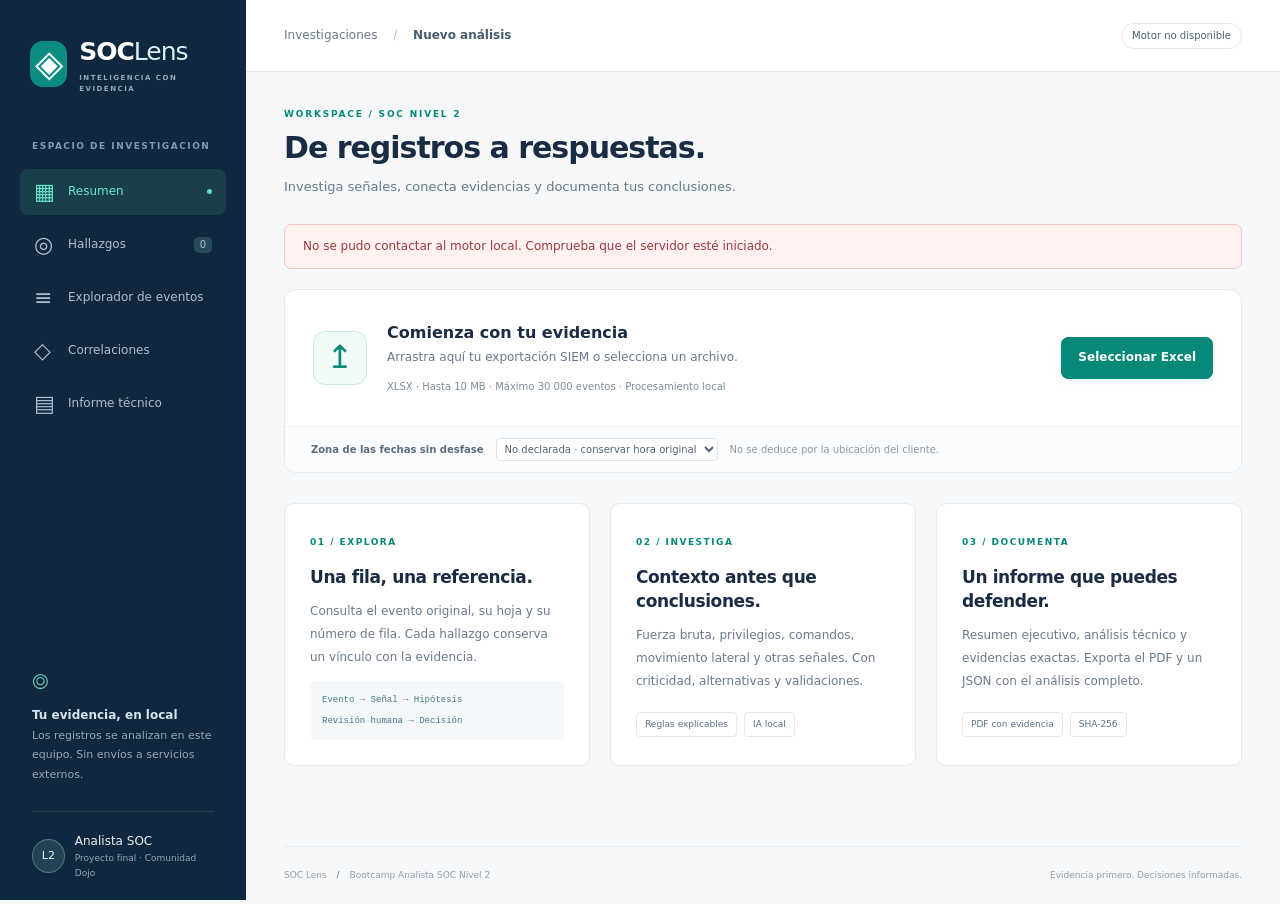
==== static/index.html @ 5714c5d4 "Implement SOC Lens local evidence analysis and PDF reporting" ====
<!doctype html>
<html lang="es">
<head>
  <meta charset="utf-8">
  <meta name="viewport" content="width=device-width, initial-scale=1">
  <meta name="theme-color" content="#10283f">
  <title>SOC Lens · Investigación con evidencia</title>
  <link rel="icon" href="data:image/svg+xml,%3Csvg xmlns='http://www.w3.org/2000/svg' viewBox='0 0 40 40'%3E%3Crect width='40' height='40' rx='12' fill='%230e9988'/%3E%3Cpath d='M20 7l11 4v10c0 7-11 13-11 13S9 28 9 21V11z' fill='none' stroke='white' stroke-width='3'/%3E%3C/svg%3E">
  <link rel="stylesheet" href="/static/styles.css">
  <script src="/static/app.js" defer></script>
</head>
<body>
  <a href="#main" class="skip-link">Saltar al contenido</a>
  <aside class="sidebar">
    <a class="brand" href="/" aria-label="SOC Lens, inicio"><span class="brand-mark">◈</span><span>SOC<span class="brand-light">Lens</span><small>INTELIGENCIA CON EVIDENCIA</small></span></a>
    <div class="workspace-label">ESPACIO DE INVESTIGACIÓN</div>
    <nav aria-label="Navegación principal">
      <button class="nav-item active" data-view="overview"><span aria-hidden="true">▦</span> Resumen <span class="nav-dot"></span></button>
      <button class="nav-item" data-view="findings"><span aria-hidden="true">◎</span> Hallazgos <span id="nav-count" class="nav-count">0</span></button>
      <button class="nav-item" data-view="events"><span aria-hidden="true">≡</span> Explorador de eventos</button>
      <button class="nav-item" data-view="correlations"><span aria-hidden="true">◇</span> Correlaciones</button>
      <button class="nav-item" data-view="report"><span aria-hidden="true">▤</span> Informe técnico</button>
    </nav>
    <div class="sidebar-bottom">
      <div class="privacy-icon">⌾</div><strong>Tu evidencia, en local</strong>
      <p>Los registros se analizan en este equipo. Sin envíos a servicios externos.</p>
      <div class="analyst"><span class="avatar">L2</span><div>Analista SOC<small>Proyecto final · Comunidad Dojo</small></div></div>
    </div>
  </aside>
  <div class="shell">
    <header class="topbar">
      <div class="breadcrumb">Investigaciones <span>/</span> <strong id="breadcrumb-current">Nuevo análisis</strong></div>
      <span id="connection" class="connection"><i></i> Motor local</span>
    </header>
    <main id="main">
      <section class="page-heading">
        <div><div class="eyebrow">WORKSPACE / SOC NIVEL 2</div><h1 id="page-title">De registros a respuestas.</h1><p id="page-description">Investiga señales, conecta evidencias y documenta tus conclusiones.</p></div>
        <button id="download-top" class="button primary hidden" type="button"><span aria-hidden="true">↓</span> Exportar informe PDF</button>
      </section>

      <div id="notice" class="notice hidden" role="status" aria-live="polite"></div>
      <section id="upload-section" class="upload-card">
        <div id="dropzone" class="dropzone">
          <div class="upload-icon" aria-hidden="true">↥</div>
          <div class="upload-copy"><h2>Comienza con tu evidencia</h2><p>Arrastra aquí tu exportación SIEM o selecciona un archivo.</p><small>XLSX · Hasta 10 MB · Máximo 30 000 eventos · Procesamiento local</small></div>
          <label class="button primary file-label">Seleccionar Excel<input id="file-input" type="file" accept=".xlsx" aria-label="Seleccionar archivo Excel"></label>
        </div>
        <div class="upload-options"><label for="timezone">Zona de las fechas sin desfase</label><select id="timezone"><option value="">No declarada · conservar hora original</option><option value="0">UTC (confirmado por el analista)</option><option value="60">UTC+01:00</option><option value="120">UTC+02:00</option><option value="-180">UTC−03:00</option><option value="-240">UTC−04:00</option><option value="-300">UTC−05:00</option><option value="-360">UTC−06:00</option></select><span>No se deduce por la ubicación del cliente.</span></div>
      </section>

      <section id="loading" class="loading hidden" aria-live="polite"><span class="spinner"></span><div><strong>Investigando tu evidencia…</strong><p>Validando filas, aplicando reglas y entrenando el modelo local.</p></div></section>
      <section id="empty-state" class="welcome-grid">
        <article class="welcome-card"><span class="step">01 / EXPLORA</span><h3>Una fila, una referencia.</h3><p>Consulta el evento original, su hoja y su número de fila. Cada hallazgo conserva un vínculo con la evidencia.</p><div class="mini-log"><span>Evento → Señal → Hipótesis</span><span>Revisión humana → Decisión</span></div></article>
        <article class="welcome-card"><span class="step">02 / INVESTIGA</span><h3>Contexto antes que conclusiones.</h3><p>Fuerza bruta, privilegios, comandos, movimiento lateral y otras señales. Con criticidad, alternativas y validaciones.</p><div class="mini-tags"><span>Reglas explicables</span><span>IA local</span></div></article>
        <article class="welcome-card"><span class="step">03 / DOCUMENTA</span><h3>Un informe que puedes defender.</h3><p>Resumen ejecutivo, análisis técnico y evidencias exactas. Exporta el PDF y un JSON con el análisis completo.</p><div class="mini-tags"><span>PDF con evidencia</span><span>SHA-256</span></div></article>
      </section>

      <div id="case-content" class="hidden">
        <div class="case-strip"><div><span class="file-icon" aria-hidden="true">▤</span><strong id="case-filename"></strong><span id="case-rows" class="muted"></span></div><div><span class="pill local">Procesado en local</span><button id="clear-case" class="text-button">Eliminar caso</button></div></div>
        <div class="case-disclaimer"><span aria-hidden="true">ⓘ</span> Las detecciones son señales para investigar. La existencia y el número de incidentes requieren validación humana.</div>
        <section id="view-overview" class="view">
          <div id="stats" class="stats-grid"></div>
          <div class="dashboard-grid">
            <article class="panel activity-panel"><div class="panel-heading"><div><h2>Actividad observada</h2><p>Eventos por hora · Selecciona una barra para explorar</p></div><div class="chart-legend"><span class="dot teal"></span> Total <span class="dot orange"></span> Con señal</div></div><div id="timeline-chart" class="timeline-chart"></div><div id="timeline-caption" class="chart-caption"></div></article>
            <article class="panel risk-panel"><div class="panel-heading"><div><h2>Criticidad de hallazgos</h2><p>Prioridad de revisión, no certeza</p></div></div><div id="risk-chart"></div></article>
          </div>
          <div class="dashboard-grid bottom-grid">
            <article class="panel"><div class="panel-heading"><div><h2>Prioridad de investigación</h2><p>Hallazgos con mayor impacto potencial</p></div><button class="text-button" data-view="findings">Ver todos →</button></div><div id="top-findings"></div></article>
            <article class="panel ai-panel"><div class="panel-heading"><div><span class="pill ai-pill">IA LOCAL</span><h2>Otra perspectiva sobre tus logs</h2></div><span class="sparkle" aria-hidden="true">✧</span></div><p id="ai-summary"></p><div id="ai-candidates"></div><p class="fine-print">La rareza estadística no es probabilidad de ataque. Se contrasta con el contexto y las reglas.</p></article>
          </div>
          <details class="panel quality-panel"><summary>Calidad y cobertura de la evidencia <span id="quality-count"></span></summary><div id="quality-content"></div></details>
        </section>
        <section id="view-findings" class="view hidden">
          <div class="toolbar"><div id="severity-filters" class="filter-pills" aria-label="Filtrar por criticidad"></div><label class="search"><span aria-hidden="true">⌕</span><input id="finding-search" placeholder="Buscar hallazgo, cuenta o equipo…" aria-label="Buscar hallazgos"></label></div>
          <div id="findings-list" class="findings-list"></div>
        </section>
        <section id="view-events" class="view hidden">
          <div class="toolbar"><div><strong id="events-count"></strong><button id="reset-events" class="text-button">Limpiar filtros</button></div><label class="search"><span aria-hidden="true">⌕</span><input id="event-search" placeholder="Buscar en todos los campos…" aria-label="Buscar eventos"></label></div>
          <div class="panel table-panel"><div class="table-scroll"><table><thead><tr><th>Referencia / ID</th><th>Hora original</th><th>Equipo</th><th>Evento / Fuente</th><th>Cuenta</th><th>Origen</th><th>Resultado</th></tr></thead><tbody id="events-body"></tbody></table></div><div class="pagination"><span id="page-info"></span><div><button id="previous-page" class="button secondary">← Anterior</button><button id="next-page" class="button secondary">Siguiente →</button></div></div></div>
        </section>
        <section id="view-correlations" class="view hidden">
          <div class="info-banner"><strong>Asociaciones contextuales, sin fusionar incidentes.</strong><p>Cada par comparte equipo, cuenta e IP en un intervalo de hasta 30 minutos. Faltan claves de sesión y proceso para demostrar causalidad.</p></div><div id="correlations-list" class="correlation-grid"></div>
        </section>
        <section id="view-report" class="view hidden">
          <div class="report-layout"><article class="panel report-preview"><div class="report-kicker">SOC LENS / INFORME DE SEGURIDAD</div><h2>La investigación, documentada.</h2><span class="pill pending">Borrador · Revisión humana</span><h3>Resumen ejecutivo</h3><div id="executive-summary"></div><h3>Alcance y limitaciones</h3><div id="report-limitations"></div><h3>Plan de acción propuesto</h3><ol class="action-list"><li><strong>Investigar y preservar.</strong> Validar registros, sesiones y autorizaciones con L2 / IR.</li><li><strong>Contener si se confirma actividad no autorizada.</strong> Acordar el impacto y verificar la medida.</li><li><strong>Remediar y validar.</strong> Corregir la causa, verificar recuperación y revisar recurrencia.</li></ol><p class="fine-print">El PDF incluye todos los hallazgos, su justificación, alternativas, cronología y un anexo con cada fila citada.</p></article>
          <aside class="report-actions panel"><h3>Entregar con trazabilidad</h3><p>El informe utiliza el mismo análisis del dashboard. Sin hallazgos añadidos por generación libre.</p><button id="download-report" class="button primary">↓ Descargar PDF</button><button id="download-json" class="button secondary">↓ Descargar evidencias JSON</button><hr><span class="pill ai-pill">ASISTENTE OPCIONAL</span><h3>Priorizar el resumen con IA</h3><p>Ollama local puede elegir qué hallazgos destacar. Sólo selecciona referencias existentes y conserva frases verificadas.</p><button id="assist-button" class="button secondary">Priorizar con Ollama</button><small id="ollama-status"></small><hr><h4>Huella del archivo original</h4><code id="file-hash"></code><p class="fine-print">Los casos permanecen en memoria durante una hora o hasta que los elimines. Al reiniciar el servidor se borran.</p></aside></div>
        </section>
      </div>
      <footer class="page-footer"><span>SOC Lens <span class="muted">/</span> Bootcamp Analista SOC Nivel 2</span><span>Evidencia primero. Decisiones informadas.</span></footer>
    </main>
  </div>
  <dialog id="detail-dialog" aria-labelledby="dialog-title"><div class="dialog-header"><div><div class="eyebrow">DETALLE DE INVESTIGACIÓN</div><h2 id="dialog-title"></h2></div><button id="close-dialog" class="icon-button" aria-label="Cerrar detalle">×</button></div><div id="dialog-content"></div></dialog>
</body>
</html>
---- static/styles.css ----
@charset "UTF-8";
:root{--nav:#10283f;--ink:#1a2c43;--muted:#69798d;--teal:#078879;--teal-light:#e8f6f2;--line:#e3e9ee;--bg:#f5f7f9;--white:#fff;--critical:#bc3549;--high:#b66616;--medium:#496bb0;--low:#64748b}
*{box-sizing:border-box}body{margin:0;font:14px/1.6 "Segoe UI",system-ui,sans-serif;color:var(--ink);background:var(--bg)}button,input,select{font:inherit}button,a,input,select,summary{outline-offset:4px}button{cursor:pointer}button:disabled{cursor:not-allowed;opacity:.5}a{color:var(--teal)}.hidden{display:none!important}.muted,.fine-print{color:var(--muted)}.fine-print{font-size:12px;line-height:1.7}.skip-link{position:fixed;top:-100px;background:white;padding:12px;z-index:10}.skip-link:focus{top:10px}.sidebar{position:fixed;inset:0 auto 0 0;width:246px;background:var(--nav);color:#b8c8d8;padding:32px 20px 20px;display:flex;flex-direction:column;z-index:2}.brand{display:flex;gap:12px;align-items:center;text-decoration:none;color:white;font-size:25px;font-weight:700;letter-spacing:-1px;padding:0 10px}.brand-mark{display:grid;place-items:center;background:#0a8c81;width:43px;height:46px;border-radius:13px;font-size:37px;line-height:1}.brand-light{font-weight:350;color:#d7f2f0}.brand small{display:block;letter-spacing:1.5px;font-size:7px;color:#91aabf;margin-top:1px}.workspace-label{font-size:9px;letter-spacing:1.5px;font-weight:650;color:#809bb2;margin:44px 12px 15px}nav{display:grid;gap:7px}.nav-item{display:flex;align-items:center;gap:12px;width:100%;border:0;border-radius:8px;background:none;color:#acbfd1;text-align:left;padding:12px 14px;font-size:12px}.nav-item>span:first-child{font-size:22px;line-height:1;width:22px}.nav-item:hover{background:#19374f;color:white}.nav-item.active{color:#6ce2c8;background:#183f4b}.nav-count{margin-left:auto;background:#28495b;border-radius:5px;font-size:10px;padding:0 6px}.nav-dot{width:5px;height:5px;background:#62d8bd;border-radius:50%;margin-left:auto}.sidebar-bottom{margin-top:auto;padding:24px 12px 0}.privacy-icon{font-size:28px;color:#6bd0bd}.sidebar-bottom strong{font-size:12px;color:#d5e4ee}.sidebar-bottom p{font-size:11px;color:#92a8bc;line-height:1.8}.analyst{border-top:1px solid #294156;padding-top:20px;margin-top:26px;display:flex;gap:10px;align-items:center;font-size:12px;color:#ecf1f5}.analyst small{display:block;font-size:9px;color:#8ea6bb}.avatar{border:1px solid #547184;background:#244257;border-radius:50%;width:34px;height:34px;display:grid;place-items:center;font-size:11px}.shell{margin-left:246px}.topbar{height:72px;background:#fff;border-bottom:1px solid var(--line);display:flex;justify-content:space-between;align-items:center;padding:0 38px;font-size:12px}.breadcrumb{color:var(--muted)}.breadcrumb span{margin:0 12px;color:#b5c0cb}.breadcrumb strong{color:#465c70;font-weight:550}.connection{display:flex;align-items:center;gap:7px;border:1px solid var(--line);border-radius:20px;padding:4px 10px;font-size:10px;color:#4b6477}.connection i{width:6px;height:6px;border-radius:50%;background:#16a085}main{max-width:1650px;margin:auto;padding:35px 38px 0}.page-heading{display:flex;justify-content:space-between;gap:20px;align-items:center;margin-bottom:26px}.eyebrow{font-size:9px;letter-spacing:1.8px;font-weight:700;color:var(--teal);margin-bottom:8px}h1{font-size:30px;letter-spacing:-1px;font-weight:650;line-height:1.25;margin:0 0 10px}h2,h3,h4,p{margin-top:0}.page-heading p{color:var(--muted);margin:0;font-size:13px}.button{display:inline-flex;gap:9px;justify-content:center;align-items:center;border-radius:7px;padding:10px 16px;font-weight:600;font-size:12px;white-space:nowrap;text-decoration:none;transition:background .15s;min-height:40px}.primary{background:var(--teal);border:1px solid var(--teal);color:white;box-shadow:0 3px 7px #087d7410}.primary:hover{background:#086e63}.secondary{border:1px solid #d9e3e9;background:white;color:#344e63}.secondary:hover{background:#f0f5f7}.text-button{background:none;border:0;padding:5px;color:var(--teal);font-weight:600;font-size:11px}.text-button:hover{text-decoration:underline}.upload-card{border:1px solid var(--line);border-radius:12px;background:#fff;margin-bottom:24px;overflow:hidden}.dropzone{padding:28px 26px;display:flex;align-items:center;gap:20px;border:2px dashed transparent}.dropzone.dragging{background:var(--teal-light);border-color:var(--teal)}.upload-icon{display:grid;place-items:center;width:54px;height:54px;flex-shrink:0;border:1px solid #cde6de;border-radius:12px;background:#f0faf6;color:var(--teal);font-size:32px}.upload-copy{flex:1}.upload-copy h2{font-size:16px;margin-bottom:3px}.upload-copy p{font-size:12px;color:var(--muted);margin-bottom:6px}.upload-copy small{font-size:10px;color:#7d8c9b}.file-label{position:relative;cursor:pointer;overflow:hidden}.file-label input{position:absolute;inset:0;opacity:0;cursor:pointer;width:100%}.file-label:focus-within{outline:2px solid var(--ink);outline-offset:3px}.upload-options{display:flex;align-items:center;gap:12px;border-top:1px solid #edf1f4;background:#fafcfd;padding:11px 26px;font-size:10px;flex-wrap:wrap}.upload-options label{font-weight:600;color:#5a6d80}.upload-options select{font-size:10px;border:1px solid #dce5eb;border-radius:4px;background:#fff;padding:4px;color:#4e6478}.upload-options>span{color:#8b97a6}.welcome-grid{display:grid;grid-template-columns:repeat(3,1fr);gap:20px;margin:30px 0 80px}.welcome-card{padding:25px;background:white;border:1px solid var(--line);border-radius:10px}.step{font-size:9px;letter-spacing:1.5px;color:var(--teal);font-weight:650}.welcome-card h3{font-size:17px;line-height:1.4;letter-spacing:-.4px;margin:15px 0 10px}.welcome-card p{font-size:12px;color:var(--muted);line-height:1.9}.mini-log{font-family:Consolas,monospace;display:grid;gap:7px;padding:12px;background:#f4f8fa;border-radius:5px;color:#4d7587;font-size:9px}.mini-tags{display:flex;gap:7px;flex-wrap:wrap;margin-top:20px}.mini-tags span{font-size:9px;border:1px solid var(--line);border-radius:4px;padding:4px 8px;color:#597085}.notice{padding:12px 18px;border:1px solid #bfded5;background:#eef8f3;border-radius:7px;margin-bottom:20px;font-size:12px;overflow-wrap:anywhere}.notice.error{background:#fff1f0;border-color:#f0c8c4;color:#9b3940}.loading{display:flex;align-items:center;gap:16px;padding:30px;background:white;border:1px solid var(--line);border-radius:10px;margin-bottom:24px}.loading p{margin:4px 0 0;color:var(--muted);font-size:12px}.spinner{width:26px;height:26px;border:3px solid #d6eae6;border-top-color:var(--teal);border-radius:50%;animation:spin .9s linear infinite}@keyframes spin{to{transform:rotate(360deg)}}.case-strip{display:flex;justify-content:space-between;align-items:center;gap:10px;font-size:11px;margin-bottom:12px}.case-strip>div{display:flex;align-items:center;gap:10px;min-width:0}.case-strip strong{max-width:340px;overflow:hidden;text-overflow:ellipsis;white-space:nowrap;font-weight:600}.file-icon{font-size:20px;color:var(--teal)}.pill{display:inline-block;font-size:9px;font-weight:600;line-height:1.7;border-radius:5px;padding:3px 8px}.local{color:#25816a;background:#e7f2ed}.case-disclaimer{display:flex;gap:8px;color:#65778b;font-size:11px;margin-bottom:22px}.stats-grid{display:grid;grid-template-columns:repeat(4,1fr);gap:16px;margin-bottom:22px}.stat{padding:19px 20px;background:white;border:1px solid var(--line);border-radius:10px}.stat-top{display:flex;align-items:center;justify-content:space-between;font-size:11px;color:#6c7a8b}.stat-icon{background:#eef5f8;width:29px;height:29px;display:grid;place-items:center;border-radius:7px;font-size:16px;color:#567891}.stat-value{font-size:32px;font-weight:650;line-height:1.3;letter-spacing:-1px;margin-top:7px}.stat-note{font-size:9px;color:#8191a2;margin-top:5px}.stat.emphasis{border-top:3px solid var(--teal);padding-top:17px}.stat.emphasis .stat-value{color:var(--teal)}.dashboard-grid{display:grid;grid-template-columns:minmax(0,1.9fr) minmax(255px,1fr);gap:20px;margin-bottom:22px}.panel{background:white;border:1px solid var(--line);border-radius:10px;padding:22px;min-width:0}.panel-heading{display:flex;align-items:flex-start;justify-content:space-between;gap:12px;margin-bottom:20px}.panel h2{font-size:14px;letter-spacing:-.2px;line-height:1.5;margin:0 0 4px}.panel-heading p{font-size:10px;color:#7c8a9b;margin:0}.chart-legend{display:flex;align-items:center;gap:5px;font-size:9px;white-space:nowrap;color:#75869a;margin-top:5px}.dot{display:inline-block;width:6px;height:6px;border-radius:50%}.teal{background:#47aa9c}.orange{background:#e9a454;margin-left:8px}.timeline-chart svg{width:100%;height:175px;display:block;overflow:visible}.chart-bar{fill:#69b8ac;cursor:pointer;transition:fill .15s}.chart-bar:hover,.chart-bar:focus{fill:#078879;stroke:#10283f;stroke-width:1}.chart-flagged{fill:#efb46e;pointer-events:none}.chart-grid{stroke:#edf1f4;stroke-width:1}.chart-label{font:9px "Segoe UI",sans-serif;fill:#8392a2}.chart-caption{font-size:9px;color:#91a0ad;margin-top:8px}.risk-row{display:flex;align-items:center;gap:10px;width:100%;background:none;border:0;text-align:left;padding:9px 0;color:#65758a;font-size:11px}.risk-row:hover{color:var(--ink)}.risk-label{width:50px}.risk-track{display:flex;flex:1;height:6px;background:#f0f3f6;border-radius:10px;overflow:hidden}.risk-track svg{width:100%;height:6px}.risk-value{width:20px;text-align:right;font-weight:650;color:#41566d}.risk-critical{fill:#d66a7a}.risk-high{fill:#e8af69}.risk-medium{fill:#85a4cf}.risk-low{fill:#a8b7c8}.risk-total{font-size:10px;color:#90a0ae;border-top:1px solid #edf1f3;margin-top:12px;padding-top:12px}.finding-preview{display:flex;gap:12px;border-top:1px solid #edf1f4;padding:13px 0;align-items:center}.finding-preview:first-child{border-top:0;padding-top:0}.finding-preview:last-child{padding-bottom:0}.finding-icon{display:grid;place-items:center;width:31px;height:33px;border-radius:8px;flex-shrink:0;font-size:17px;background:#fff4ed;color:#bc742a}.finding-preview .text{min-width:0;flex:1}.finding-preview button{display:block;text-align:left;color:var(--ink);padding:0;border:0;background:none;font-weight:600;font-size:11px}.finding-preview button:hover{color:var(--teal)}.finding-preview small{font-size:9px;color:#8a98a7}.severity-critical{color:#b54456;background:#fbedf0}.severity-high{color:#a36521;background:#fff3e4}.severity-medium{color:#496aa3;background:#edf2fb}.severity-low{color:#6a7e92;background:#eff3f6}.ai-panel{background:#f4faf8;border-color:#dcebe5}.ai-panel .panel-heading{margin-bottom:12px}.ai-panel h2{margin-top:10px}.ai-panel>p{font-size:11px;color:#657d78}.ai-pill{background:#dcefe8;color:#247e65;letter-spacing:1px;font-size:8px}.sparkle{font-size:32px;color:#3f9985}.ai-candidate{display:flex;justify-content:space-between;border-top:1px solid #dfeee8;padding:8px 0;font-size:10px;color:#547c70}.ai-candidate button{font-size:10px}.quality-panel{margin-bottom:24px;padding:15px 20px;font-size:11px}.quality-panel summary{font-weight:600;cursor:pointer}.quality-panel summary span{font-weight:400;color:#91a0ae;margin-left:7px}.quality-panel p{margin:12px 0;color:var(--muted)}.quality-panel code{overflow-wrap:anywhere;font-size:10px}.toolbar{display:flex;gap:15px;justify-content:space-between;align-items:center;margin-bottom:20px;flex-wrap:wrap}.filter-pills{display:flex;gap:5px;flex-wrap:wrap}.filter-pill{font-size:11px;border:1px solid #e0e7ec;border-radius:6px;background:white;color:#6c7c8d;padding:7px 11px}.filter-pill.active{background:#e5f3ef;border-color:#a9d4c9;color:#127d69}.search{display:flex;align-items:center;border:1px solid #dce4ea;border-radius:7px;gap:8px;background:white;padding:7px 12px;min-width:270px}.search input{border:0;outline:none;background:none;font-size:11px;width:100%;color:var(--ink)}.search:focus-within{outline:2px solid #52a698;outline-offset:2px}.search span{color:#8193a5;font-size:20px;line-height:1}.findings-list{display:grid;gap:13px}.finding-card{border:1px solid var(--line);border-radius:10px;background:white;padding:20px;display:flex;gap:20px;align-items:flex-start}.finding-card>div{flex:1;min-width:0}.finding-card h3{font-size:14px;margin:9px 0 7px}.finding-card p{font-size:11px;color:#728298;margin-bottom:12px;overflow-wrap:anywhere}.finding-meta{display:flex;gap:15px;flex-wrap:wrap;color:#8a98a8;font-size:10px}.finding-tag{font-size:9px;color:#8696a7;margin-left:8px}.empty-message{padding:40px;text-align:center;background:white;border:1px dashed #cfdae2;border-radius:10px;color:var(--muted);font-size:12px}.table-panel{padding:0;overflow:hidden}.table-scroll{overflow-x:auto}table{border-collapse:collapse;width:100%;text-align:left;font-size:10px}th{background:#f9fbfc;color:#718198;font-weight:600;padding:14px 16px;white-space:nowrap}td{border-top:1px solid #eef1f5;padding:12px 16px;color:#60778d;max-width:240px;overflow-wrap:anywhere}td small{display:block;color:#95a2b1;font-size:9px}td button{padding:0!important;font-size:10px!important}.pagination{border-top:1px solid var(--line);display:flex;justify-content:space-between;align-items:center;padding:14px 20px;color:#8190a2;font-size:11px}.pagination>div{display:flex;gap:7px}.pagination .button{font-size:10px;min-height:30px;padding:5px 10px}.info-banner{padding:20px 24px;border:1px solid #d1e5e1;background:#eef7f5;border-radius:9px;font-size:12px;margin-bottom:22px}.info-banner p{margin:6px 0 0;color:#5e7a76;font-size:11px}.correlation-grid{display:grid;grid-template-columns:repeat(2,1fr);gap:16px}.correlation-card h3{font-size:14px;margin:12px 0}.correlation-card p{font-size:11px;color:var(--muted)}.entity-line{padding:10px;background:#f4f7fa;border-radius:5px;font-size:10px;overflow-wrap:anywhere}.pending{background:#fff5e6;color:#a07536}.report-layout{display:grid;grid-template-columns:minmax(0,2.3fr) minmax(250px,1fr);gap:24px}.report-preview{padding:38px}.report-kicker{font-size:9px;color:#8194a4;letter-spacing:1.6px;margin-bottom:18px}.report-preview>h2{font-size:24px;letter-spacing:-.6px;margin-bottom:16px}.report-preview h3{font-size:15px;margin:28px 0 12px}.report-preview p,.report-preview li{font-size:12px;color:#6a7d90;line-height:1.9;overflow-wrap:anywhere}.report-actions{align-self:start}.report-actions h3{font-size:14px;margin:13px 0}.report-actions p{font-size:11px;color:#798a9b;line-height:1.8}.report-actions .button{width:100%;margin-bottom:10px}.report-actions small{font-size:10px;color:var(--muted);display:block}.report-actions hr{border:0;border-top:1px solid var(--line);margin:22px 0}.report-actions h4{font-size:11px;font-weight:600;margin-bottom:8px}.report-actions code{font-size:9px;word-break:break-all;display:block;color:#8295a7;background:#f6f8fa;padding:10px;border-radius:5px}.action-list{padding-left:18px}.action-list li{padding:5px 0}.page-footer{margin-top:36px;border-top:1px solid var(--line);padding:21px 0;display:flex;justify-content:space-between;gap:15px;font-size:9px;color:#91a0af}.page-footer .muted{margin:0 7px}dialog{padding:0;width:min(850px,92vw);max-height:88vh;border:1px solid #dbe5e9;border-radius:14px;color:var(--ink);box-shadow:0 20px 100px #11283f40}dialog::backdrop{background:#0c233d80;backdrop-filter:blur(3px)}.dialog-header{display:flex;justify-content:space-between;align-items:flex-start;gap:15px;padding:24px 28px;border-bottom:1px solid var(--line);position:sticky;top:0;background:white;z-index:1}.dialog-header h2{font-size:20px;line-height:1.3;margin:0}.icon-button{border:1px solid var(--line);border-radius:7px;background:#f9fbfc;width:32px;height:32px;line-height:1;font-size:24px;color:#657b8d;flex-shrink:0}#dialog-content{padding:24px 28px}#dialog-content p{font-size:12px;line-height:1.9;color:#60758c;overflow-wrap:anywhere}#dialog-content h3{font-size:13px;margin:20px 0 9px}.reference-list{display:flex;gap:6px;flex-wrap:wrap}.reference-button{border:1px solid #cde1dc;background:#f3f9f6;border-radius:5px;color:#1a806a;font:10px Consolas,monospace;padding:5px 7px}.raw-field{padding:11px 0;border-bottom:1px solid #edf1f4}.raw-field dt{font-size:10px;color:#8796a6;margin-bottom:5px}.raw-field dd{margin:0;white-space:pre-wrap;overflow-wrap:anywhere;font:11px/1.8 Consolas,monospace;color:#425a71}
@media(min-width:1600px){main{padding:40px 50px 0}.sidebar{width:264px}.shell{margin-left:264px}.topbar{padding:0 50px}.stat{padding:23px}.timeline-chart svg{height:200px}}
@media(max-width:1150px){.sidebar{width:210px;padding:26px 14px}.shell{margin-left:210px}main{padding:26px 24px 0}.topbar{padding:0 24px}.nav-item{font-size:11px;padding:12px 9px}.brand{font-size:23px}.brand small{font-size:6px}.dashboard-grid{grid-template-columns:minmax(0,1.5fr) minmax(240px,1fr)}.stats-grid{gap:10px}.stat{padding:15px}.stat.emphasis{padding-top:13px}.page-heading{align-items:flex-start}h1{font-size:26px}.welcome-grid{gap:12px}.welcome-card{padding:20px}.upload-options>span{display:none}.chart-legend{display:none}.report-layout{grid-template-columns:1fr}.report-preview{padding:26px}.case-strip strong{max-width:260px}.case-strip .muted{display:none}}
@media(max-width:850px){.sidebar{position:static;width:100%;padding:16px 22px}.brand{font-size:22px}.brand-mark{width:35px;height:38px;font-size:29px}.workspace-label,.sidebar-bottom{display:none}nav{display:flex;overflow-x:auto;margin-top:17px;gap:5px}.nav-item{width:auto;white-space:nowrap;font-size:11px;padding:9px 12px}.nav-item>span:first-child{font-size:17px;width:17px}.nav-dot,.nav-count{display:none}.shell{margin-left:0}.topbar{height:54px}.page-heading{gap:15px}.dashboard-grid{grid-template-columns:1.6fr 1fr}.stats-grid{grid-template-columns:repeat(4,1fr)}.stat-value{font-size:27px}.stat-icon{display:none}.upload-copy h2{font-size:15px}.welcome-grid{grid-template-columns:1fr}.welcome-card{padding:23px}.welcome-grid{margin-bottom:40px}.welcome-card p{max-width:600px}.mini-log{max-width:300px}.correlation-grid{grid-template-columns:1fr}}
@media(max-width:600px){main{padding:24px 16px 0}.sidebar{padding:14px 16px}.topbar{padding:0 16px;font-size:10px}.breadcrumb span{margin:0 6px}.connection{font-size:9px}.page-heading{display:block}.page-heading .button{margin-top:16px}.page-heading p{font-size:12px}h1{font-size:26px}.dropzone{flex-wrap:wrap;padding:22px 18px;gap:13px}.upload-icon{width:42px;height:44px;font-size:27px}.upload-copy{flex-basis:calc(100% - 70px)}.file-label{width:100%}.upload-options{padding:12px 18px;gap:5px}.upload-options select{width:100%}.stats-grid{grid-template-columns:repeat(2,1fr);gap:10px}.dashboard-grid{grid-template-columns:1fr;gap:16px}.panel{padding:19px}.case-strip{align-items:flex-start}.case-strip>div{flex-wrap:wrap}.case-strip>div:last-child{justify-content:flex-end}.case-strip strong{max-width:180px;font-size:10px}.case-strip .pill{display:none}.case-disclaimer{font-size:10px}.stat-value{font-size:30px}.stat-note{font-size:9px}.finding-card{padding:17px;display:block}.finding-card>.button{margin-top:16px}.toolbar{display:block}.search{margin-top:12px;min-width:0;width:100%}.filter-pill{font-size:10px;padding:6px 9px}.report-preview{padding:22px}.page-footer{font-size:8px;display:block}.page-footer>span{display:block;margin-bottom:4px}.dialog-header{padding:20px}.dialog-header h2{font-size:18px}#dialog-content{padding:20px}.table-panel{padding:0}}
.skip-link:not(:focus){width:1px;height:1px;padding:0;overflow:hidden;clip-path:inset(50%)}
@media(prefers-reduced-motion:reduce){*{animation-duration:.01ms!important;transition:none!important}}
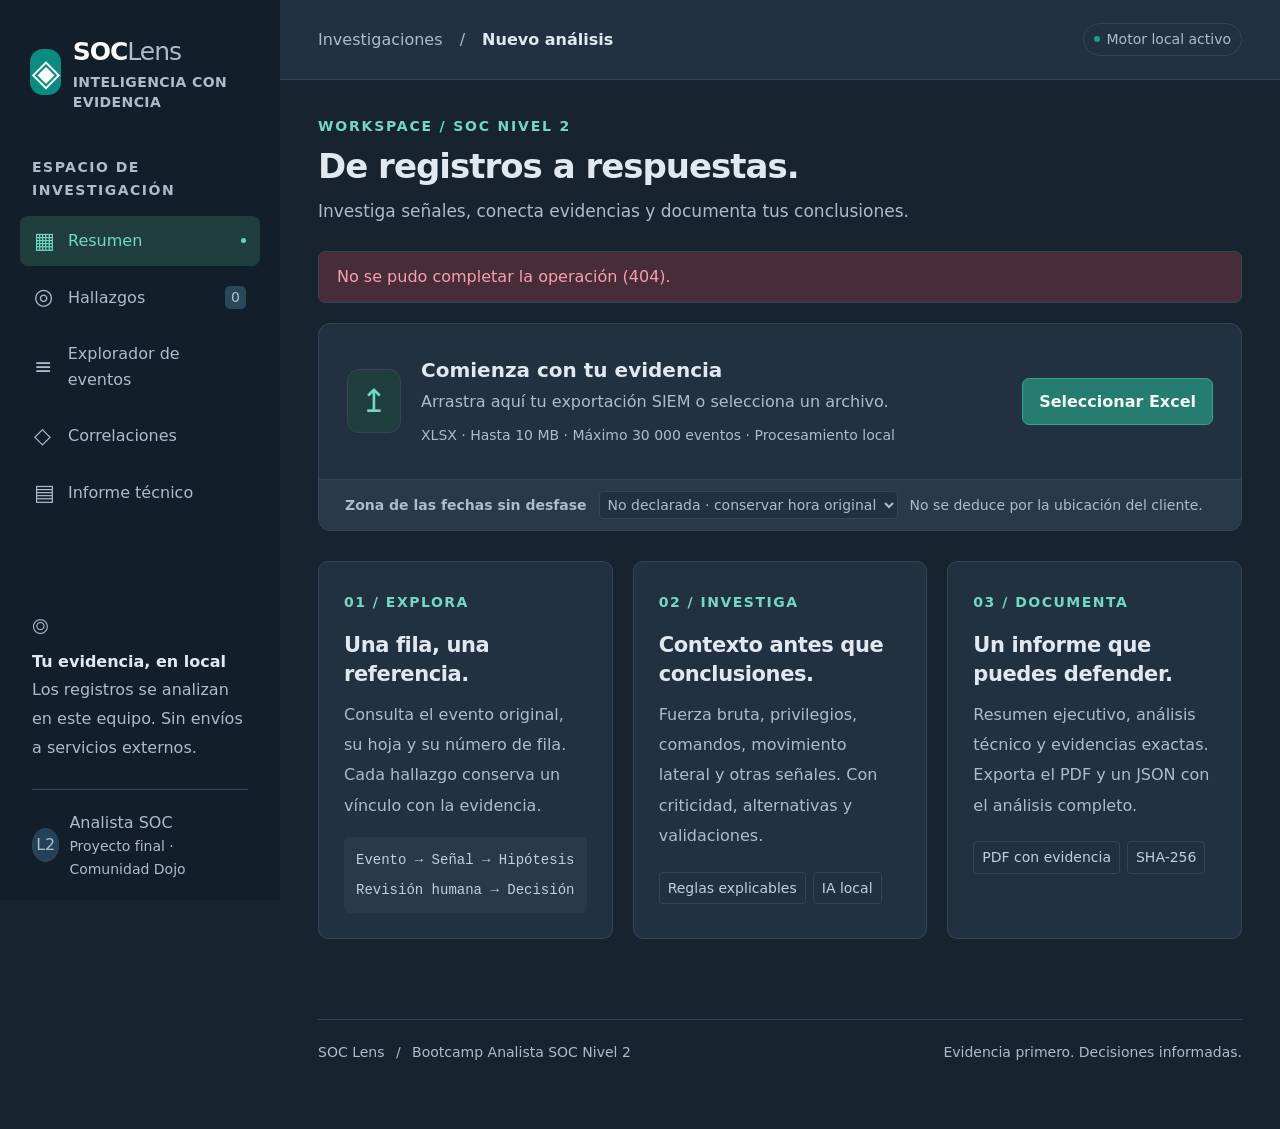
==== commit 427a0508: "Publish static SOC Lens app with bundled demo on GitHub Pages" ====
--- a/static/index.html
+++ b/static/index.html
@@ -3,7 +3,7 @@
 <head>
   <meta charset="utf-8">
   <meta name="viewport" content="width=device-width, initial-scale=1">
-  <meta name="theme-color" content="#10283f">
+  <meta name="theme-color" content="#182330">
   <title>SOC Lens · Investigación con evidencia</title>
   <link rel="icon" href="data:image/svg+xml,%3Csvg xmlns='http://www.w3.org/2000/svg' viewBox='0 0 40 40'%3E%3Crect width='40' height='40' rx='12' fill='%230e9988'/%3E%3Cpath d='M20 7l11 4v10c0 7-11 13-11 13S9 28 9 21V11z' fill='none' stroke='white' stroke-width='3'/%3E%3C/svg%3E">
   <link rel="stylesheet" href="/static/styles.css">
@@ -30,7 +30,7 @@
   <div class="shell">
     <header class="topbar">
       <div class="breadcrumb">Investigaciones <span>/</span> <strong id="breadcrumb-current">Nuevo análisis</strong></div>
-      <span id="connection" class="connection"><i></i> Motor local</span>
+      <span id="connection" class="connection" data-status="checking" role="status"><i aria-hidden="true"></i><span id="connection-label">Comprobando motor local…</span></span>
     </header>
     <main id="main">
       <section class="page-heading">
--- a/static/styles.css
+++ b/static/styles.css
@@ -1,9 +1,388 @@
 @charset "UTF-8";
-:root{--nav:#10283f;--ink:#1a2c43;--muted:#69798d;--teal:#078879;--teal-light:#e8f6f2;--line:#e3e9ee;--bg:#f5f7f9;--white:#fff;--critical:#bc3549;--high:#b66616;--medium:#496bb0;--low:#64748b}
-*{box-sizing:border-box}body{margin:0;font:14px/1.6 "Segoe UI",system-ui,sans-serif;color:var(--ink);background:var(--bg)}button,input,select{font:inherit}button,a,input,select,summary{outline-offset:4px}button{cursor:pointer}button:disabled{cursor:not-allowed;opacity:.5}a{color:var(--teal)}.hidden{display:none!important}.muted,.fine-print{color:var(--muted)}.fine-print{font-size:12px;line-height:1.7}.skip-link{position:fixed;top:-100px;background:white;padding:12px;z-index:10}.skip-link:focus{top:10px}.sidebar{position:fixed;inset:0 auto 0 0;width:246px;background:var(--nav);color:#b8c8d8;padding:32px 20px 20px;display:flex;flex-direction:column;z-index:2}.brand{display:flex;gap:12px;align-items:center;text-decoration:none;color:white;font-size:25px;font-weight:700;letter-spacing:-1px;padding:0 10px}.brand-mark{display:grid;place-items:center;background:#0a8c81;width:43px;height:46px;border-radius:13px;font-size:37px;line-height:1}.brand-light{font-weight:350;color:#d7f2f0}.brand small{display:block;letter-spacing:1.5px;font-size:7px;color:#91aabf;margin-top:1px}.workspace-label{font-size:9px;letter-spacing:1.5px;font-weight:650;color:#809bb2;margin:44px 12px 15px}nav{display:grid;gap:7px}.nav-item{display:flex;align-items:center;gap:12px;width:100%;border:0;border-radius:8px;background:none;color:#acbfd1;text-align:left;padding:12px 14px;font-size:12px}.nav-item>span:first-child{font-size:22px;line-height:1;width:22px}.nav-item:hover{background:#19374f;color:white}.nav-item.active{color:#6ce2c8;background:#183f4b}.nav-count{margin-left:auto;background:#28495b;border-radius:5px;font-size:10px;padding:0 6px}.nav-dot{width:5px;height:5px;background:#62d8bd;border-radius:50%;margin-left:auto}.sidebar-bottom{margin-top:auto;padding:24px 12px 0}.privacy-icon{font-size:28px;color:#6bd0bd}.sidebar-bottom strong{font-size:12px;color:#d5e4ee}.sidebar-bottom p{font-size:11px;color:#92a8bc;line-height:1.8}.analyst{border-top:1px solid #294156;padding-top:20px;margin-top:26px;display:flex;gap:10px;align-items:center;font-size:12px;color:#ecf1f5}.analyst small{display:block;font-size:9px;color:#8ea6bb}.avatar{border:1px solid #547184;background:#244257;border-radius:50%;width:34px;height:34px;display:grid;place-items:center;font-size:11px}.shell{margin-left:246px}.topbar{height:72px;background:#fff;border-bottom:1px solid var(--line);display:flex;justify-content:space-between;align-items:center;padding:0 38px;font-size:12px}.breadcrumb{color:var(--muted)}.breadcrumb span{margin:0 12px;color:#b5c0cb}.breadcrumb strong{color:#465c70;font-weight:550}.connection{display:flex;align-items:center;gap:7px;border:1px solid var(--line);border-radius:20px;padding:4px 10px;font-size:10px;color:#4b6477}.connection i{width:6px;height:6px;border-radius:50%;background:#16a085}main{max-width:1650px;margin:auto;padding:35px 38px 0}.page-heading{display:flex;justify-content:space-between;gap:20px;align-items:center;margin-bottom:26px}.eyebrow{font-size:9px;letter-spacing:1.8px;font-weight:700;color:var(--teal);margin-bottom:8px}h1{font-size:30px;letter-spacing:-1px;font-weight:650;line-height:1.25;margin:0 0 10px}h2,h3,h4,p{margin-top:0}.page-heading p{color:var(--muted);margin:0;font-size:13px}.button{display:inline-flex;gap:9px;justify-content:center;align-items:center;border-radius:7px;padding:10px 16px;font-weight:600;font-size:12px;white-space:nowrap;text-decoration:none;transition:background .15s;min-height:40px}.primary{background:var(--teal);border:1px solid var(--teal);color:white;box-shadow:0 3px 7px #087d7410}.primary:hover{background:#086e63}.secondary{border:1px solid #d9e3e9;background:white;color:#344e63}.secondary:hover{background:#f0f5f7}.text-button{background:none;border:0;padding:5px;color:var(--teal);font-weight:600;font-size:11px}.text-button:hover{text-decoration:underline}.upload-card{border:1px solid var(--line);border-radius:12px;background:#fff;margin-bottom:24px;overflow:hidden}.dropzone{padding:28px 26px;display:flex;align-items:center;gap:20px;border:2px dashed transparent}.dropzone.dragging{background:var(--teal-light);border-color:var(--teal)}.upload-icon{display:grid;place-items:center;width:54px;height:54px;flex-shrink:0;border:1px solid #cde6de;border-radius:12px;background:#f0faf6;color:var(--teal);font-size:32px}.upload-copy{flex:1}.upload-copy h2{font-size:16px;margin-bottom:3px}.upload-copy p{font-size:12px;color:var(--muted);margin-bottom:6px}.upload-copy small{font-size:10px;color:#7d8c9b}.file-label{position:relative;cursor:pointer;overflow:hidden}.file-label input{position:absolute;inset:0;opacity:0;cursor:pointer;width:100%}.file-label:focus-within{outline:2px solid var(--ink);outline-offset:3px}.upload-options{display:flex;align-items:center;gap:12px;border-top:1px solid #edf1f4;background:#fafcfd;padding:11px 26px;font-size:10px;flex-wrap:wrap}.upload-options label{font-weight:600;color:#5a6d80}.upload-options select{font-size:10px;border:1px solid #dce5eb;border-radius:4px;background:#fff;padding:4px;color:#4e6478}.upload-options>span{color:#8b97a6}.welcome-grid{display:grid;grid-template-columns:repeat(3,1fr);gap:20px;margin:30px 0 80px}.welcome-card{padding:25px;background:white;border:1px solid var(--line);border-radius:10px}.step{font-size:9px;letter-spacing:1.5px;color:var(--teal);font-weight:650}.welcome-card h3{font-size:17px;line-height:1.4;letter-spacing:-.4px;margin:15px 0 10px}.welcome-card p{font-size:12px;color:var(--muted);line-height:1.9}.mini-log{font-family:Consolas,monospace;display:grid;gap:7px;padding:12px;background:#f4f8fa;border-radius:5px;color:#4d7587;font-size:9px}.mini-tags{display:flex;gap:7px;flex-wrap:wrap;margin-top:20px}.mini-tags span{font-size:9px;border:1px solid var(--line);border-radius:4px;padding:4px 8px;color:#597085}.notice{padding:12px 18px;border:1px solid #bfded5;background:#eef8f3;border-radius:7px;margin-bottom:20px;font-size:12px;overflow-wrap:anywhere}.notice.error{background:#fff1f0;border-color:#f0c8c4;color:#9b3940}.loading{display:flex;align-items:center;gap:16px;padding:30px;background:white;border:1px solid var(--line);border-radius:10px;margin-bottom:24px}.loading p{margin:4px 0 0;color:var(--muted);font-size:12px}.spinner{width:26px;height:26px;border:3px solid #d6eae6;border-top-color:var(--teal);border-radius:50%;animation:spin .9s linear infinite}@keyframes spin{to{transform:rotate(360deg)}}.case-strip{display:flex;justify-content:space-between;align-items:center;gap:10px;font-size:11px;margin-bottom:12px}.case-strip>div{display:flex;align-items:center;gap:10px;min-width:0}.case-strip strong{max-width:340px;overflow:hidden;text-overflow:ellipsis;white-space:nowrap;font-weight:600}.file-icon{font-size:20px;color:var(--teal)}.pill{display:inline-block;font-size:9px;font-weight:600;line-height:1.7;border-radius:5px;padding:3px 8px}.local{color:#25816a;background:#e7f2ed}.case-disclaimer{display:flex;gap:8px;color:#65778b;font-size:11px;margin-bottom:22px}.stats-grid{display:grid;grid-template-columns:repeat(4,1fr);gap:16px;margin-bottom:22px}.stat{padding:19px 20px;background:white;border:1px solid var(--line);border-radius:10px}.stat-top{display:flex;align-items:center;justify-content:space-between;font-size:11px;color:#6c7a8b}.stat-icon{background:#eef5f8;width:29px;height:29px;display:grid;place-items:center;border-radius:7px;font-size:16px;color:#567891}.stat-value{font-size:32px;font-weight:650;line-height:1.3;letter-spacing:-1px;margin-top:7px}.stat-note{font-size:9px;color:#8191a2;margin-top:5px}.stat.emphasis{border-top:3px solid var(--teal);padding-top:17px}.stat.emphasis .stat-value{color:var(--teal)}.dashboard-grid{display:grid;grid-template-columns:minmax(0,1.9fr) minmax(255px,1fr);gap:20px;margin-bottom:22px}.panel{background:white;border:1px solid var(--line);border-radius:10px;padding:22px;min-width:0}.panel-heading{display:flex;align-items:flex-start;justify-content:space-between;gap:12px;margin-bottom:20px}.panel h2{font-size:14px;letter-spacing:-.2px;line-height:1.5;margin:0 0 4px}.panel-heading p{font-size:10px;color:#7c8a9b;margin:0}.chart-legend{display:flex;align-items:center;gap:5px;font-size:9px;white-space:nowrap;color:#75869a;margin-top:5px}.dot{display:inline-block;width:6px;height:6px;border-radius:50%}.teal{background:#47aa9c}.orange{background:#e9a454;margin-left:8px}.timeline-chart svg{width:100%;height:175px;display:block;overflow:visible}.chart-bar{fill:#69b8ac;cursor:pointer;transition:fill .15s}.chart-bar:hover,.chart-bar:focus{fill:#078879;stroke:#10283f;stroke-width:1}.chart-flagged{fill:#efb46e;pointer-events:none}.chart-grid{stroke:#edf1f4;stroke-width:1}.chart-label{font:9px "Segoe UI",sans-serif;fill:#8392a2}.chart-caption{font-size:9px;color:#91a0ad;margin-top:8px}.risk-row{display:flex;align-items:center;gap:10px;width:100%;background:none;border:0;text-align:left;padding:9px 0;color:#65758a;font-size:11px}.risk-row:hover{color:var(--ink)}.risk-label{width:50px}.risk-track{display:flex;flex:1;height:6px;background:#f0f3f6;border-radius:10px;overflow:hidden}.risk-track svg{width:100%;height:6px}.risk-value{width:20px;text-align:right;font-weight:650;color:#41566d}.risk-critical{fill:#d66a7a}.risk-high{fill:#e8af69}.risk-medium{fill:#85a4cf}.risk-low{fill:#a8b7c8}.risk-total{font-size:10px;color:#90a0ae;border-top:1px solid #edf1f3;margin-top:12px;padding-top:12px}.finding-preview{display:flex;gap:12px;border-top:1px solid #edf1f4;padding:13px 0;align-items:center}.finding-preview:first-child{border-top:0;padding-top:0}.finding-preview:last-child{padding-bottom:0}.finding-icon{display:grid;place-items:center;width:31px;height:33px;border-radius:8px;flex-shrink:0;font-size:17px;background:#fff4ed;color:#bc742a}.finding-preview .text{min-width:0;flex:1}.finding-preview button{display:block;text-align:left;color:var(--ink);padding:0;border:0;background:none;font-weight:600;font-size:11px}.finding-preview button:hover{color:var(--teal)}.finding-preview small{font-size:9px;color:#8a98a7}.severity-critical{color:#b54456;background:#fbedf0}.severity-high{color:#a36521;background:#fff3e4}.severity-medium{color:#496aa3;background:#edf2fb}.severity-low{color:#6a7e92;background:#eff3f6}.ai-panel{background:#f4faf8;border-color:#dcebe5}.ai-panel .panel-heading{margin-bottom:12px}.ai-panel h2{margin-top:10px}.ai-panel>p{font-size:11px;color:#657d78}.ai-pill{background:#dcefe8;color:#247e65;letter-spacing:1px;font-size:8px}.sparkle{font-size:32px;color:#3f9985}.ai-candidate{display:flex;justify-content:space-between;border-top:1px solid #dfeee8;padding:8px 0;font-size:10px;color:#547c70}.ai-candidate button{font-size:10px}.quality-panel{margin-bottom:24px;padding:15px 20px;font-size:11px}.quality-panel summary{font-weight:600;cursor:pointer}.quality-panel summary span{font-weight:400;color:#91a0ae;margin-left:7px}.quality-panel p{margin:12px 0;color:var(--muted)}.quality-panel code{overflow-wrap:anywhere;font-size:10px}.toolbar{display:flex;gap:15px;justify-content:space-between;align-items:center;margin-bottom:20px;flex-wrap:wrap}.filter-pills{display:flex;gap:5px;flex-wrap:wrap}.filter-pill{font-size:11px;border:1px solid #e0e7ec;border-radius:6px;background:white;color:#6c7c8d;padding:7px 11px}.filter-pill.active{background:#e5f3ef;border-color:#a9d4c9;color:#127d69}.search{display:flex;align-items:center;border:1px solid #dce4ea;border-radius:7px;gap:8px;background:white;padding:7px 12px;min-width:270px}.search input{border:0;outline:none;background:none;font-size:11px;width:100%;color:var(--ink)}.search:focus-within{outline:2px solid #52a698;outline-offset:2px}.search span{color:#8193a5;font-size:20px;line-height:1}.findings-list{display:grid;gap:13px}.finding-card{border:1px solid var(--line);border-radius:10px;background:white;padding:20px;display:flex;gap:20px;align-items:flex-start}.finding-card>div{flex:1;min-width:0}.finding-card h3{font-size:14px;margin:9px 0 7px}.finding-card p{font-size:11px;color:#728298;margin-bottom:12px;overflow-wrap:anywhere}.finding-meta{display:flex;gap:15px;flex-wrap:wrap;color:#8a98a8;font-size:10px}.finding-tag{font-size:9px;color:#8696a7;margin-left:8px}.empty-message{padding:40px;text-align:center;background:white;border:1px dashed #cfdae2;border-radius:10px;color:var(--muted);font-size:12px}.table-panel{padding:0;overflow:hidden}.table-scroll{overflow-x:auto}table{border-collapse:collapse;width:100%;text-align:left;font-size:10px}th{background:#f9fbfc;color:#718198;font-weight:600;padding:14px 16px;white-space:nowrap}td{border-top:1px solid #eef1f5;padding:12px 16px;color:#60778d;max-width:240px;overflow-wrap:anywhere}td small{display:block;color:#95a2b1;font-size:9px}td button{padding:0!important;font-size:10px!important}.pagination{border-top:1px solid var(--line);display:flex;justify-content:space-between;align-items:center;padding:14px 20px;color:#8190a2;font-size:11px}.pagination>div{display:flex;gap:7px}.pagination .button{font-size:10px;min-height:30px;padding:5px 10px}.info-banner{padding:20px 24px;border:1px solid #d1e5e1;background:#eef7f5;border-radius:9px;font-size:12px;margin-bottom:22px}.info-banner p{margin:6px 0 0;color:#5e7a76;font-size:11px}.correlation-grid{display:grid;grid-template-columns:repeat(2,1fr);gap:16px}.correlation-card h3{font-size:14px;margin:12px 0}.correlation-card p{font-size:11px;color:var(--muted)}.entity-line{padding:10px;background:#f4f7fa;border-radius:5px;font-size:10px;overflow-wrap:anywhere}.pending{background:#fff5e6;color:#a07536}.report-layout{display:grid;grid-template-columns:minmax(0,2.3fr) minmax(250px,1fr);gap:24px}.report-preview{padding:38px}.report-kicker{font-size:9px;color:#8194a4;letter-spacing:1.6px;margin-bottom:18px}.report-preview>h2{font-size:24px;letter-spacing:-.6px;margin-bottom:16px}.report-preview h3{font-size:15px;margin:28px 0 12px}.report-preview p,.report-preview li{font-size:12px;color:#6a7d90;line-height:1.9;overflow-wrap:anywhere}.report-actions{align-self:start}.report-actions h3{font-size:14px;margin:13px 0}.report-actions p{font-size:11px;color:#798a9b;line-height:1.8}.report-actions .button{width:100%;margin-bottom:10px}.report-actions small{font-size:10px;color:var(--muted);display:block}.report-actions hr{border:0;border-top:1px solid var(--line);margin:22px 0}.report-actions h4{font-size:11px;font-weight:600;margin-bottom:8px}.report-actions code{font-size:9px;word-break:break-all;display:block;color:#8295a7;background:#f6f8fa;padding:10px;border-radius:5px}.action-list{padding-left:18px}.action-list li{padding:5px 0}.page-footer{margin-top:36px;border-top:1px solid var(--line);padding:21px 0;display:flex;justify-content:space-between;gap:15px;font-size:9px;color:#91a0af}.page-footer .muted{margin:0 7px}dialog{padding:0;width:min(850px,92vw);max-height:88vh;border:1px solid #dbe5e9;border-radius:14px;color:var(--ink);box-shadow:0 20px 100px #11283f40}dialog::backdrop{background:#0c233d80;backdrop-filter:blur(3px)}.dialog-header{display:flex;justify-content:space-between;align-items:flex-start;gap:15px;padding:24px 28px;border-bottom:1px solid var(--line);position:sticky;top:0;background:white;z-index:1}.dialog-header h2{font-size:20px;line-height:1.3;margin:0}.icon-button{border:1px solid var(--line);border-radius:7px;background:#f9fbfc;width:32px;height:32px;line-height:1;font-size:24px;color:#657b8d;flex-shrink:0}#dialog-content{padding:24px 28px}#dialog-content p{font-size:12px;line-height:1.9;color:#60758c;overflow-wrap:anywhere}#dialog-content h3{font-size:13px;margin:20px 0 9px}.reference-list{display:flex;gap:6px;flex-wrap:wrap}.reference-button{border:1px solid #cde1dc;background:#f3f9f6;border-radius:5px;color:#1a806a;font:10px Consolas,monospace;padding:5px 7px}.raw-field{padding:11px 0;border-bottom:1px solid #edf1f4}.raw-field dt{font-size:10px;color:#8796a6;margin-bottom:5px}.raw-field dd{margin:0;white-space:pre-wrap;overflow-wrap:anywhere;font:11px/1.8 Consolas,monospace;color:#425a71}
-@media(min-width:1600px){main{padding:40px 50px 0}.sidebar{width:264px}.shell{margin-left:264px}.topbar{padding:0 50px}.stat{padding:23px}.timeline-chart svg{height:200px}}
-@media(max-width:1150px){.sidebar{width:210px;padding:26px 14px}.shell{margin-left:210px}main{padding:26px 24px 0}.topbar{padding:0 24px}.nav-item{font-size:11px;padding:12px 9px}.brand{font-size:23px}.brand small{font-size:6px}.dashboard-grid{grid-template-columns:minmax(0,1.5fr) minmax(240px,1fr)}.stats-grid{gap:10px}.stat{padding:15px}.stat.emphasis{padding-top:13px}.page-heading{align-items:flex-start}h1{font-size:26px}.welcome-grid{gap:12px}.welcome-card{padding:20px}.upload-options>span{display:none}.chart-legend{display:none}.report-layout{grid-template-columns:1fr}.report-preview{padding:26px}.case-strip strong{max-width:260px}.case-strip .muted{display:none}}
-@media(max-width:850px){.sidebar{position:static;width:100%;padding:16px 22px}.brand{font-size:22px}.brand-mark{width:35px;height:38px;font-size:29px}.workspace-label,.sidebar-bottom{display:none}nav{display:flex;overflow-x:auto;margin-top:17px;gap:5px}.nav-item{width:auto;white-space:nowrap;font-size:11px;padding:9px 12px}.nav-item>span:first-child{font-size:17px;width:17px}.nav-dot,.nav-count{display:none}.shell{margin-left:0}.topbar{height:54px}.page-heading{gap:15px}.dashboard-grid{grid-template-columns:1.6fr 1fr}.stats-grid{grid-template-columns:repeat(4,1fr)}.stat-value{font-size:27px}.stat-icon{display:none}.upload-copy h2{font-size:15px}.welcome-grid{grid-template-columns:1fr}.welcome-card{padding:23px}.welcome-grid{margin-bottom:40px}.welcome-card p{max-width:600px}.mini-log{max-width:300px}.correlation-grid{grid-template-columns:1fr}}
-@media(max-width:600px){main{padding:24px 16px 0}.sidebar{padding:14px 16px}.topbar{padding:0 16px;font-size:10px}.breadcrumb span{margin:0 6px}.connection{font-size:9px}.page-heading{display:block}.page-heading .button{margin-top:16px}.page-heading p{font-size:12px}h1{font-size:26px}.dropzone{flex-wrap:wrap;padding:22px 18px;gap:13px}.upload-icon{width:42px;height:44px;font-size:27px}.upload-copy{flex-basis:calc(100% - 70px)}.file-label{width:100%}.upload-options{padding:12px 18px;gap:5px}.upload-options select{width:100%}.stats-grid{grid-template-columns:repeat(2,1fr);gap:10px}.dashboard-grid{grid-template-columns:1fr;gap:16px}.panel{padding:19px}.case-strip{align-items:flex-start}.case-strip>div{flex-wrap:wrap}.case-strip>div:last-child{justify-content:flex-end}.case-strip strong{max-width:180px;font-size:10px}.case-strip .pill{display:none}.case-disclaimer{font-size:10px}.stat-value{font-size:30px}.stat-note{font-size:9px}.finding-card{padding:17px;display:block}.finding-card>.button{margin-top:16px}.toolbar{display:block}.search{margin-top:12px;min-width:0;width:100%}.filter-pill{font-size:10px;padding:6px 9px}.report-preview{padding:22px}.page-footer{font-size:8px;display:block}.page-footer>span{display:block;margin-bottom:4px}.dialog-header{padding:20px}.dialog-header h2{font-size:18px}#dialog-content{padding:20px}.table-panel{padding:0}}
+:root{color-scheme:dark;--nav:#131e2b;--ink:#e1e8f0;--muted:#adbbcb;--teal:#70d8c3;--teal-light:#203e3d;--line:#354557;--bg:#182330;--white:#223141;--critical:#f5a0b0;--high:#f0c082;--medium:#adc7f2;--low:#bbc9d9}
+
+*{box-sizing:border-box}
+body{margin:0;font:1.125rem/1.6 "Segoe UI",system-ui,sans-serif;color:var(--ink);background:var(--bg)}
+button,input,select{font:inherit}
+button,a,input,select,summary{outline-offset:4px}
+button{cursor:pointer}
+button:disabled{cursor:not-allowed;opacity:.5}
+a{color:var(--teal)}
+.hidden{display:none!important}
+.muted,.fine-print{color:var(--muted)}
+.fine-print{font-size:1rem;line-height:1.7}
+.skip-link{position:fixed;top:-100px;background:var(--white);padding:12px;z-index:10}
+.skip-link:focus{top:10px}
+.sidebar{overflow-y:auto;position:fixed;inset:0 auto 0 0;width:280px;background:var(--nav);color:var(--muted);padding:32px 20px 20px;display:flex;flex-direction:column;z-index:2}
+.brand{flex-shrink:0;display:flex;gap:12px;align-items:center;text-decoration:none;color:white;font-size:1.5625rem;font-weight:700;letter-spacing:-1px;padding:0 10px}
+.brand-mark{display:grid;place-items:center;background:#0a8c81;width:43px;height:46px;border-radius:13px;font-size:2.3125rem;line-height:1}
+.brand-light{font-weight:350;color:var(--muted)}
+.brand small{letter-spacing:.4px;display:block;letter-spacing:.4px;font-size:0.875rem;color:var(--muted);margin-top:1px}
+.workspace-label{font-size:0.875rem;letter-spacing:1.5px;font-weight:650;color:var(--muted);margin:44px 12px 15px}
+nav{display:grid;gap:7px}
+.nav-item{display:flex;align-items:center;gap:12px;width:100%;border:0;border-radius:8px;background:none;color:var(--muted);text-align:left;padding:12px 14px;font-size:1rem}
+.nav-item>span:first-child{font-size:1.375rem;line-height:1;width:22px}
+.nav-item:hover{background:#19374f;color:white}
+.nav-item.active{color:var(--muted);background:#183f4b}
+.nav-count{margin-left:auto;background:#28495b;border-radius:5px;font-size:0.875rem;padding:0 6px}
+.nav-dot{width:5px;height:5px;background:#62d8bd;border-radius:50%;margin-left:auto}
+.sidebar-bottom{margin-top:auto;padding:24px 12px 0}
+.privacy-icon{font-size:1.75rem;color:var(--muted)}
+.sidebar-bottom strong{font-size:1rem;color:var(--muted)}
+.sidebar-bottom p{font-size:1rem;color:var(--muted);line-height:1.8}
+.analyst{border-top:1px solid var(--line);padding-top:20px;margin-top:26px;display:flex;gap:10px;align-items:center;font-size:1rem;color:var(--muted)}
+.analyst small{display:block;font-size:0.875rem;color:var(--muted)}
+.avatar{border:1px solid var(--line);background:#244257;border-radius:50%;width:34px;height:34px;display:grid;place-items:center;font-size:1rem}
+.shell{margin-left:280px}
+.topbar{min-height:80px;background:var(--white);border-bottom:1px solid var(--line);display:flex;justify-content:space-between;align-items:center;padding:0 38px;font-size:1rem}
+.breadcrumb{color:var(--muted)}
+.breadcrumb span{margin:0 12px;color:var(--muted)}
+.breadcrumb strong{color:var(--muted);font-weight:550}
+.connection{display:flex;align-items:center;gap:7px;border:1px solid var(--line);border-radius:20px;padding:4px 10px;font-size:0.875rem;color:var(--muted)}
+.connection i{width:6px;height:6px;border-radius:50%;background:#16a085}
+main{max-width:1650px;margin:auto;padding:35px 38px 0}
+.page-heading{display:flex;justify-content:space-between;gap:20px;align-items:center;margin-bottom:26px}
+.eyebrow{font-size:0.875rem;letter-spacing:1.8px;font-weight:700;color:var(--teal);margin-bottom:8px}
+h1{font-size:2.125rem;letter-spacing:-1px;font-weight:650;line-height:1.25;margin:0 0 10px}
+h2,h3,h4,p{margin-top:0}
+.page-heading p{color:var(--muted);margin:0;font-size:1.0625rem}
+.button{display:inline-flex;gap:9px;justify-content:center;align-items:center;border-radius:7px;padding:10px 16px;font-weight:600;font-size:1rem;white-space:nowrap;text-decoration:none;transition:background .15s;min-height:40px}
+.primary{background:var(--teal);border:1px solid var(--teal);color:white;box-shadow:0 3px 7px #087d7410}
+.primary:hover{background:#086e63}
+.secondary{border:1px solid var(--line);background:var(--white);color:var(--muted)}
+.secondary:hover{background:#29394a}
+.text-button{background:none;border:0;padding:5px;color:var(--teal);font-weight:600;font-size:1rem}
+.text-button:hover{text-decoration:underline}
+.upload-card{border:1px solid var(--line);border-radius:12px;background:var(--white);margin-bottom:24px;overflow:hidden}
+.dropzone{padding:28px 26px;display:flex;align-items:center;gap:20px;border:2px dashed transparent}
+.dropzone.dragging{background:var(--teal-light);border-color:var(--teal)}
+.upload-icon{display:grid;place-items:center;width:54px;min-height:64px;flex-shrink:0;border:1px solid var(--line);border-radius:12px;background:var(--teal-light);color:var(--teal);font-size:2rem}
+.upload-copy{flex:1}
+.upload-copy h2{font-size:1.25rem;margin-bottom:3px}
+.upload-copy p{font-size:1rem;color:var(--muted);margin-bottom:6px}
+.upload-copy small{font-size:0.875rem;color:var(--muted)}
+.file-label{position:relative;cursor:pointer;overflow:hidden}
+.file-label input{position:absolute;inset:0;opacity:0;cursor:pointer;width:100%}
+.file-label:focus-within{outline:2px solid var(--ink);outline-offset:3px}
+.upload-options{display:flex;align-items:center;gap:12px;border-top:1px solid var(--line);background:#29394a;padding:11px 26px;font-size:0.875rem;flex-wrap:wrap}
+.upload-options label{font-weight:600;color:var(--muted)}
+.upload-options select{font-size:0.875rem;border:1px solid var(--line);border-radius:4px;background:var(--white);padding:4px;color:var(--muted)}
+.upload-options>span{color:var(--muted)}
+.welcome-grid{display:grid;grid-template-columns:repeat(3,1fr);gap:20px;margin:30px 0 80px}
+.welcome-card{padding:25px;background:var(--white);border:1px solid var(--line);border-radius:10px}
+.step{font-size:0.875rem;letter-spacing:1.5px;color:var(--teal);font-weight:650}
+.welcome-card h3{font-size:1.3125rem;line-height:1.4;letter-spacing:-.4px;margin:15px 0 10px}
+.welcome-card p{font-size:1rem;color:var(--muted);line-height:1.9}
+.mini-log{font-family:Consolas,monospace;display:grid;gap:7px;padding:12px;background:#29394a;border-radius:5px;color:var(--muted);font-size:0.875rem}
+.mini-tags{display:flex;gap:7px;flex-wrap:wrap;margin-top:20px}
+.mini-tags span{font-size:0.875rem;border:1px solid var(--line);border-radius:4px;padding:4px 8px;color:var(--muted)}
+.notice{padding:12px 18px;border:1px solid var(--line);background:var(--teal-light);border-radius:7px;margin-bottom:20px;font-size:1rem;overflow-wrap:anywhere}
+.notice.error{background:#29394a;border-color:var(--line);color:var(--muted)}
+.loading{display:flex;align-items:center;gap:16px;padding:30px;background:var(--white);border:1px solid var(--line);border-radius:10px;margin-bottom:24px}
+.loading p{margin:4px 0 0;color:var(--muted);font-size:1rem}
+.spinner{width:26px;height:26px;border:3px solid #d6eae6;border-top-color:var(--teal);border-radius:50%;animation:spin .9s linear infinite}
+@keyframes spin{to{transform:rotate(360deg)}
+}
+.case-strip{display:flex;justify-content:space-between;align-items:center;gap:10px;font-size:1rem;margin-bottom:12px}
+.case-strip>div{display:flex;align-items:center;gap:10px;min-width:0}
+.case-strip strong{max-width:340px;overflow:hidden;text-overflow:ellipsis;white-space:nowrap;font-weight:600}
+.file-icon{font-size:1.5rem;color:var(--teal)}
+.pill{display:inline-block;font-size:0.875rem;font-weight:600;line-height:1.7;border-radius:5px;padding:3px 8px}
+.local{color:var(--muted);background:var(--teal-light)}
+.case-disclaimer{display:flex;gap:8px;color:var(--muted);font-size:1rem;margin-bottom:22px}
+.stats-grid{display:grid;grid-template-columns:repeat(4,1fr);gap:16px;margin-bottom:22px}
+.stat{padding:19px 20px;background:var(--white);border:1px solid var(--line);border-radius:10px}
+.stat-top{display:flex;align-items:center;justify-content:space-between;font-size:1rem;color:var(--muted)}
+.stat-icon{background:var(--teal-light);width:29px;height:29px;display:grid;place-items:center;border-radius:7px;font-size:1.25rem;color:var(--muted)}
+.stat-value{font-size:2rem;font-weight:650;line-height:1.3;letter-spacing:-1px;margin-top:7px}
+.stat-note{font-size:0.875rem;color:var(--muted);margin-top:5px}
+.stat.emphasis{border-top:3px solid var(--teal);padding-top:17px}
+.stat.emphasis .stat-value{color:var(--teal)}
+.dashboard-grid{display:grid;grid-template-columns:minmax(0,1.7fr) minmax(300px,1fr);gap:20px;margin-bottom:22px}
+.panel{background:var(--white);border:1px solid var(--line);border-radius:10px;padding:22px;min-width:0}
+.panel-heading{display:flex;align-items:flex-start;justify-content:space-between;gap:12px;margin-bottom:20px}
+.panel h2{font-size:1.125rem;letter-spacing:-.2px;line-height:1.5;margin:0 0 4px}
+.panel-heading p{font-size:0.875rem;color:var(--muted);margin:0}
+.chart-legend{display:flex;align-items:center;gap:5px;font-size:0.875rem;white-space:nowrap;color:var(--muted);margin-top:5px}
+.dot{display:inline-block;width:6px;height:6px;border-radius:50%}
+.teal{background:#47aa9c}
+.orange{background:#e9a454;margin-left:8px}
+.timeline-chart svg{width:100%;height:175px;display:block;overflow:visible}
+.chart-bar{fill:#69b8ac;cursor:pointer;transition:fill .15s}
+.chart-bar:hover,.chart-bar:focus{fill:#078879;stroke:#10283f;stroke-width:1}
+.chart-flagged{fill:#efb46e;pointer-events:none}
+.chart-grid{stroke:var(--line);stroke-width:1}
+.chart-label{font:0.875rem "Segoe UI",sans-serif;fill:var(--muted)}
+.chart-caption{font-size:0.875rem;color:var(--muted);margin-top:8px}
+.risk-row{display:flex;align-items:center;gap:10px;width:100%;background:none;border:0;text-align:left;padding:9px 0;color:var(--muted);font-size:1rem}
+.risk-row:hover{color:var(--ink)}
+.risk-label{width:72px}
+.risk-track{display:flex;flex:1;height:6px;background:#29394a;border-radius:10px;overflow:hidden}
+.risk-track svg{width:100%;height:6px}
+.risk-value{min-width:28px;text-align:right;font-weight:650;color:var(--muted)}
+.risk-critical{fill:#d66a7a}
+.risk-high{fill:#e8af69}
+.risk-medium{fill:#85a4cf}
+.risk-low{fill:#a8b7c8}
+.risk-total{font-size:0.875rem;color:var(--muted);border-top:1px solid var(--line);margin-top:12px;padding-top:12px}
+.finding-preview{display:flex;gap:12px;border-top:1px solid var(--line);padding:13px 0;align-items:center}
+.finding-preview:first-child{border-top:0;padding-top:0}
+.finding-preview:last-child{padding-bottom:0}
+.finding-icon{display:grid;place-items:center;width:31px;height:33px;border-radius:8px;flex-shrink:0;font-size:1.3125rem;background:#29394a;color:var(--muted)}
+.finding-preview .text{min-width:0;flex:1}
+.finding-preview button{display:block;text-align:left;color:var(--ink);padding:0;border:0;background:none;font-weight:600;font-size:1rem}
+.finding-preview button:hover{color:var(--teal)}
+.finding-preview small{font-size:0.875rem;color:var(--muted)}
+.severity-critical{color:var(--muted);background:#29394a}
+.severity-high{color:var(--muted);background:#29394a}
+.severity-medium{color:var(--muted);background:#29394a}
+.severity-low{color:var(--muted);background:#29394a}
+.ai-panel{background:var(--teal-light);border-color:var(--line)}
+.ai-panel .panel-heading{margin-bottom:12px}
+.ai-panel h2{margin-top:10px}
+.ai-panel>p{font-size:1rem;color:var(--muted)}
+.ai-pill{background:var(--teal-light);color:var(--muted);letter-spacing:1px;font-size:0.875rem}
+.sparkle{font-size:2rem;color:var(--muted)}
+.ai-candidate{display:flex;justify-content:space-between;border-top:1px solid var(--line);padding:8px 0;font-size:0.875rem;color:var(--muted)}
+.ai-candidate button{font-size:0.875rem}
+.quality-panel{margin-bottom:24px;padding:15px 20px;font-size:1rem}
+.quality-panel summary{font-weight:600;cursor:pointer}
+.quality-panel summary span{font-weight:400;color:var(--muted);margin-left:7px}
+.quality-panel p{margin:12px 0;color:var(--muted)}
+.quality-panel code{overflow-wrap:anywhere;font-size:0.875rem}
+.toolbar{display:flex;gap:15px;justify-content:space-between;align-items:center;margin-bottom:20px;flex-wrap:wrap}
+.filter-pills{display:flex;gap:5px;flex-wrap:wrap}
+.filter-pill{font-size:1rem;border:1px solid var(--line);border-radius:6px;background:var(--white);color:var(--muted);padding:7px 11px}
+.filter-pill.active{background:var(--teal-light);border-color:var(--line);color:var(--muted)}
+.search{display:flex;align-items:center;border:1px solid var(--line);border-radius:7px;gap:8px;background:var(--white);padding:7px 12px;min-width:270px}
+.search input{border:0;outline:none;background:none;font-size:1rem;width:100%;color:var(--ink)}
+.search:focus-within{outline:2px solid #52a698;outline-offset:2px}
+.search span{color:var(--muted);font-size:1.5rem;line-height:1}
+.findings-list{display:grid;gap:13px}
+.finding-card{border:1px solid var(--line);border-radius:10px;background:var(--white);padding:20px;display:flex;gap:20px;align-items:flex-start}
+.finding-card>div{flex:1;min-width:0}
+.finding-card h3{font-size:1.125rem;margin:9px 0 7px}
+.finding-card p{font-size:1rem;color:var(--muted);margin-bottom:12px;overflow-wrap:anywhere}
+.finding-meta{display:flex;gap:15px;flex-wrap:wrap;color:var(--muted);font-size:0.875rem}
+.finding-tag{font-size:0.875rem;color:var(--muted);margin-left:8px}
+.empty-message{padding:40px;text-align:center;background:var(--white);border:1px dashed #cfdae2;border-radius:10px;color:var(--muted);font-size:1rem}
+.table-panel{padding:0;overflow:hidden}
+.table-scroll{overflow-x:auto}
+table{border-collapse:collapse;width:100%;text-align:left;font-size:0.875rem}
+th{background:#29394a;color:var(--muted);font-weight:600;padding:14px 16px;white-space:nowrap}
+td{border-top:1px solid var(--line);padding:12px 16px;color:var(--muted);max-width:240px;overflow-wrap:anywhere}
+td small{display:block;color:var(--muted);font-size:0.875rem}
+td button{padding:0!important;font-size:0.875rem!important}
+.pagination{border-top:1px solid var(--line);display:flex;justify-content:space-between;align-items:center;padding:14px 20px;color:var(--muted);font-size:1rem}
+.pagination>div{display:flex;gap:7px}
+.pagination .button{font-size:0.875rem;min-height:30px;padding:5px 10px}
+.info-banner{padding:20px 24px;border:1px solid var(--line);background:var(--teal-light);border-radius:9px;font-size:1rem;margin-bottom:22px}
+.info-banner p{margin:6px 0 0;color:var(--muted);font-size:1rem}
+.correlation-grid{display:grid;grid-template-columns:repeat(2,1fr);gap:16px}
+.correlation-card h3{font-size:1.125rem;margin:12px 0}
+.correlation-card p{font-size:1rem;color:var(--muted)}
+.entity-line{padding:10px;background:#29394a;border-radius:5px;font-size:0.875rem;overflow-wrap:anywhere}
+.pending{background:#29394a;color:var(--muted)}
+.report-layout{display:grid;grid-template-columns:minmax(0,2.3fr) minmax(250px,1fr);gap:24px}
+.report-preview{padding:38px}
+.report-kicker{font-size:0.875rem;color:var(--muted);letter-spacing:1.6px;margin-bottom:18px}
+.report-preview>h2{font-size:1.75rem;letter-spacing:-.6px;margin-bottom:16px}
+.report-preview h3{font-size:1.1875rem;margin:28px 0 12px}
+.report-preview p,.report-preview li{font-size:1rem;color:var(--muted);line-height:1.9;overflow-wrap:anywhere}
+.report-actions{align-self:start}
+.report-actions h3{font-size:1.125rem;margin:13px 0}
+.report-actions p{font-size:1rem;color:var(--muted);line-height:1.8}
+.report-actions .button{width:100%;margin-bottom:10px}
+.report-actions small{font-size:0.875rem;color:var(--muted);display:block}
+.report-actions hr{border:0;border-top:1px solid var(--line);margin:22px 0}
+.report-actions h4{font-size:1rem;font-weight:600;margin-bottom:8px}
+.report-actions code{font-size:0.875rem;word-break:break-all;display:block;color:var(--muted);background:#29394a;padding:10px;border-radius:5px}
+.action-list{padding-left:18px}
+.action-list li{padding:5px 0}
+.page-footer{margin-top:36px;border-top:1px solid var(--line);padding:21px 0;display:flex;justify-content:space-between;gap:15px;font-size:0.875rem;color:var(--muted)}
+.page-footer .muted{margin:0 7px}
+dialog{padding:0;width:min(850px,92vw);max-height:88vh;border:1px solid var(--line);border-radius:14px;color:var(--ink);box-shadow:0 20px 100px #11283f40}
+dialog::backdrop{background:#0c233d80;backdrop-filter:blur(3px)}
+.dialog-header{display:flex;justify-content:space-between;align-items:flex-start;gap:15px;padding:24px 28px;border-bottom:1px solid var(--line);position:sticky;top:0;background:var(--white);z-index:1}
+.dialog-header h2{font-size:1.5rem;line-height:1.3;margin:0}
+.icon-button{border:1px solid var(--line);border-radius:7px;background:#29394a;width:32px;height:32px;line-height:1;font-size:1.75rem;color:var(--muted);flex-shrink:0}
+#dialog-content{padding:24px 28px}
+#dialog-content p{font-size:1rem;line-height:1.9;color:var(--muted);overflow-wrap:anywhere}
+#dialog-content h3{font-size:1.0625rem;margin:20px 0 9px}
+.reference-list{display:flex;gap:6px;flex-wrap:wrap}
+.reference-button{border:1px solid var(--line);background:var(--teal-light);border-radius:5px;color:var(--muted);font:0.875rem Consolas,monospace;padding:5px 7px}
+.raw-field{padding:11px 0;border-bottom:1px solid var(--line)}
+.raw-field dt{font-size:0.875rem;color:var(--muted);margin-bottom:5px}
+.raw-field dd{margin:0;white-space:pre-wrap;overflow-wrap:anywhere;font:1rem/1.8 Consolas,monospace;color:var(--muted)}
+
+@media(min-width:1600px){main{padding:40px 50px 0}
+.sidebar{width:290px}
+.shell{margin-left:290px}
+.topbar{padding:0 50px}
+.stat{padding:23px}
+.timeline-chart svg{height:200px}
+}
+
+@media(max-width:1150px){.sidebar{width:250px;padding:26px 14px}
+.shell{margin-left:250px}
+main{padding:26px 24px 0}
+.topbar{padding:0 24px}
+.nav-item{font-size:1rem;padding:12px 9px}
+.brand{font-size:1.4375rem}
+.brand small{letter-spacing:.4px;font-size:0.875rem}
+.dashboard-grid{grid-template-columns:minmax(0,1.5fr) minmax(240px,1fr)}
+.stats-grid{gap:10px}
+.stat{padding:15px}
+.stat.emphasis{padding-top:13px}
+.page-heading{align-items:flex-start}
+h1{font-size:1.875rem}
+.welcome-grid{gap:12px}
+.welcome-card{padding:20px}
+.upload-options>span{display:none}
+.chart-legend{display:none}
+.report-layout{grid-template-columns:1fr}
+.report-preview{padding:26px}
+.case-strip strong{max-width:260px}
+.case-strip .muted{display:none}
+}
+
+@media(max-width:850px){.sidebar{position:static;width:100%;padding:16px 22px}
+.brand{font-size:1.375rem}
+.brand-mark{width:35px;height:38px;font-size:1.8125rem}
+.workspace-label,.sidebar-bottom{display:none}
+nav{display:flex;overflow-x:auto;margin-top:17px;gap:5px}
+.nav-item{width:auto;white-space:nowrap;font-size:1rem;padding:9px 12px}
+.nav-item>span:first-child{font-size:1.3125rem;width:17px}
+.nav-dot,.nav-count{display:none}
+.shell{margin-left:0}
+.topbar{min-height:64px}
+.page-heading{gap:15px}
+.dashboard-grid{grid-template-columns:1.6fr 1fr}
+.stats-grid{grid-template-columns:repeat(4,1fr)}
+.stat-value{font-size:1.6875rem}
+.stat-icon{display:none}
+.upload-copy h2{font-size:1.1875rem}
+.welcome-grid{grid-template-columns:1fr}
+.welcome-card{padding:23px}
+.welcome-grid{margin-bottom:40px}
+.welcome-card p{max-width:600px}
+.mini-log{max-width:300px}
+.correlation-grid{grid-template-columns:1fr}
+}
+
+@media(max-width:600px){main{padding:24px 16px 0}
+.sidebar{padding:14px 16px}
+.topbar{padding:0 16px;font-size:0.875rem}
+.breadcrumb span{margin:0 6px}
+.connection{font-size:0.875rem}
+.page-heading{display:block}
+.page-heading .button{margin-top:16px}
+.page-heading p{font-size:1rem}
+h1{font-size:1.875rem}
+.dropzone{flex-wrap:wrap;padding:22px 18px;gap:13px}
+.upload-icon{width:42px;height:44px;font-size:1.6875rem}
+.upload-copy{flex-basis:calc(100% - 70px)}
+.file-label{width:100%}
+.upload-options{padding:12px 18px;gap:5px}
+.upload-options select{width:100%}
+.stats-grid{grid-template-columns:repeat(2,1fr);gap:10px}
+.dashboard-grid{grid-template-columns:1fr;gap:16px}
+.panel{padding:19px}
+.case-strip{align-items:flex-start}
+.case-strip>div{flex-wrap:wrap}
+.case-strip>div:last-child{justify-content:flex-end}
+.case-strip strong{max-width:180px;font-size:0.875rem}
+.case-strip .pill{display:none}
+.case-disclaimer{font-size:0.875rem}
+.stat-value{font-size:2.125rem}
+.stat-note{font-size:0.875rem}
+.finding-card{padding:17px;display:block}
+.finding-card>.button{margin-top:16px}
+.toolbar{display:block}
+.search{margin-top:12px;min-width:0;width:100%}
+.filter-pill{font-size:0.875rem;padding:6px 9px}
+.report-preview{padding:22px}
+.page-footer{font-size:0.875rem;display:block}
+.page-footer>span{display:block;margin-bottom:4px}
+.dialog-header{padding:20px}
+.dialog-header h2{font-size:1.375rem}
+#dialog-content{padding:20px}
+.table-panel{padding:0}
+}
+
 .skip-link:not(:focus){width:1px;height:1px;padding:0;overflow:hidden;clip-path:inset(50%)}
-@media(prefers-reduced-motion:reduce){*{animation-duration:.01ms!important;transition:none!important}}
+
+@media(prefers-reduced-motion:reduce){*{animation-duration:.01ms!important;transition:none!important}
+}
+
+
+/* Dark surfaces and readable interaction states. */
+.connection[data-status="checking"] i{background:var(--high)}
+.connection[data-status="offline"]{color:var(--critical)}
+.connection[data-status="offline"] i{background:var(--critical)}
+.primary{background:#257c70;border-color:#3e9e8f;color:#f4faf8}
+
+.primary:hover{background:#2c8b7e}
+
+.secondary{color:var(--ink)}
+
+.secondary:hover,.icon-button:hover{background:#304457}
+
+.breadcrumb strong,.sidebar-bottom strong,.finding-preview button,.risk-value,.raw-field dd{color:var(--ink)}
+
+.nav-item.active,.eyebrow,.step,.upload-icon,.file-icon,.sparkle,.reference-button{color:var(--teal)}
+
+.nav-item.active,.filter-pill.active,.local,.ai-pill,.reference-button{background:var(--teal-light);color:var(--teal)}
+
+.ai-panel,.info-banner,.notice{background:#203936;border-color:#41645c}
+
+.ai-candidate,.info-banner p,.ai-panel>p{color:#bbd3cc}
+
+.severity-critical,.notice.error{background:#482c38;color:var(--critical)}
+
+.severity-high,.pending,.finding-icon{background:#44382a;color:var(--high)}
+
+.severity-medium{background:#2b3b54;color:var(--medium)}
+
+.severity-low{background:#344252;color:var(--low)}
+
+.upload-copy small,.upload-options>span,.chart-caption,.stat-note,td small{color:var(--muted)}
+
+.search input::placeholder{color:var(--muted);opacity:1}
+
+.mini-log,.mini-tags span,.report-actions code{color:#bdcfe2}
+
+.chart-bar:hover,.chart-bar:focus{fill:#8ee8d4;stroke:var(--ink)}
+
+dialog{background:var(--white)}
+
+.button{min-height:46px;white-space:normal;text-align:center}
+
+.brand small{line-height:1.4}
+
+.page-heading>div,.upload-copy{min-width:0}
+
+.panel-heading,.pagination{flex-wrap:wrap}
+
+.stat-top{gap:8px}
+.stat-icon{flex-shrink:0}
+
+.timeline-chart{overflow-x:auto}
+.timeline-chart svg{min-width:480px}
+
+@media(min-width:851px) and (max-width:1150px){.dashboard-grid,.welcome-grid{grid-template-columns:1fr}
+.stats-grid{grid-template-columns:repeat(2,minmax(0,1fr))}
+.dropzone{flex-wrap:wrap}
+.file-label{width:100%}
+}
+
+@media(max-width:600px){.topbar{height:auto;padding-top:12px;padding-bottom:12px;gap:10px;flex-wrap:wrap}
+.breadcrumb{overflow-wrap:anywhere}
+.case-strip{flex-wrap:wrap}
+.case-strip strong{max-width:100%}
+.case-strip>div{flex-wrap:wrap}
+.page-heading .button{width:100%}
+.report-actions .button{overflow-wrap:anywhere}
+.panel-heading{gap:8px}
+.brand small{font-size:.875rem}
+}
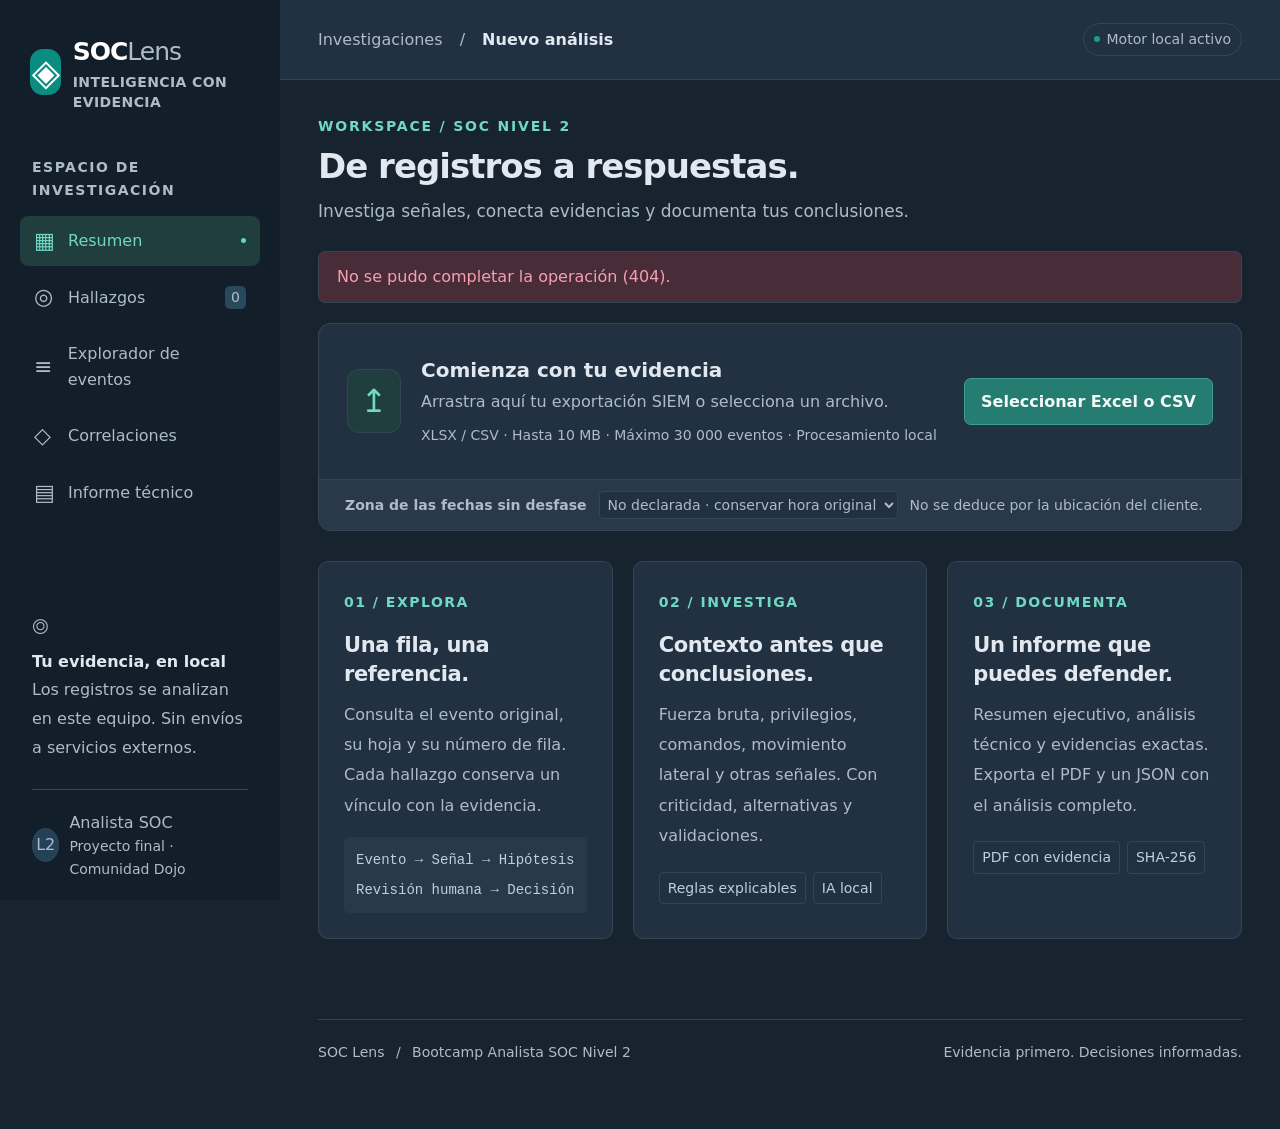
==== commit dbea2ef0: "Add CSV uploads to local app and GitHub Pages" ====
--- a/static/index.html
+++ b/static/index.html
@@ -35,15 +35,15 @@
     <main id="main">
       <section class="page-heading">
         <div><div class="eyebrow">WORKSPACE / SOC NIVEL 2</div><h1 id="page-title">De registros a respuestas.</h1><p id="page-description">Investiga señales, conecta evidencias y documenta tus conclusiones.</p></div>
-        <button id="download-top" class="button primary hidden" type="button"><span aria-hidden="true">↓</span> Exportar informe PDF</button>
+        <button id="download-top" class="button primary hidden" type="button"><span aria-hidden="true">↓</span> Exportar resumen PDF</button>
       </section>
 
       <div id="notice" class="notice hidden" role="status" aria-live="polite"></div>
       <section id="upload-section" class="upload-card">
         <div id="dropzone" class="dropzone">
           <div class="upload-icon" aria-hidden="true">↥</div>
-          <div class="upload-copy"><h2>Comienza con tu evidencia</h2><p>Arrastra aquí tu exportación SIEM o selecciona un archivo.</p><small>XLSX · Hasta 10 MB · Máximo 30 000 eventos · Procesamiento local</small></div>
-          <label class="button primary file-label">Seleccionar Excel<input id="file-input" type="file" accept=".xlsx" aria-label="Seleccionar archivo Excel"></label>
+          <div class="upload-copy"><h2>Comienza con tu evidencia</h2><p>Arrastra aquí tu exportación SIEM o selecciona un archivo.</p><small>XLSX / CSV · Hasta 10 MB · Máximo 30 000 eventos · Procesamiento local</small></div>
+          <label class="button primary file-label">Seleccionar Excel o CSV<input id="file-input" type="file" accept=".xlsx,.csv" aria-label="Seleccionar archivo Excel o CSV"></label>
         </div>
         <div class="upload-options"><label for="timezone">Zona de las fechas sin desfase</label><select id="timezone"><option value="">No declarada · conservar hora original</option><option value="0">UTC (confirmado por el analista)</option><option value="60">UTC+01:00</option><option value="120">UTC+02:00</option><option value="-180">UTC−03:00</option><option value="-240">UTC−04:00</option><option value="-300">UTC−05:00</option><option value="-360">UTC−06:00</option></select><span>No se deduce por la ubicación del cliente.</span></div>
       </section>
@@ -82,8 +82,8 @@
           <div class="info-banner"><strong>Asociaciones contextuales, sin fusionar incidentes.</strong><p>Cada par comparte equipo, cuenta e IP en un intervalo de hasta 30 minutos. Faltan claves de sesión y proceso para demostrar causalidad.</p></div><div id="correlations-list" class="correlation-grid"></div>
         </section>
         <section id="view-report" class="view hidden">
-          <div class="report-layout"><article class="panel report-preview"><div class="report-kicker">SOC LENS / INFORME DE SEGURIDAD</div><h2>La investigación, documentada.</h2><span class="pill pending">Borrador · Revisión humana</span><h3>Resumen ejecutivo</h3><div id="executive-summary"></div><h3>Alcance y limitaciones</h3><div id="report-limitations"></div><h3>Plan de acción propuesto</h3><ol class="action-list"><li><strong>Investigar y preservar.</strong> Validar registros, sesiones y autorizaciones con L2 / IR.</li><li><strong>Contener si se confirma actividad no autorizada.</strong> Acordar el impacto y verificar la medida.</li><li><strong>Remediar y validar.</strong> Corregir la causa, verificar recuperación y revisar recurrencia.</li></ol><p class="fine-print">El PDF incluye todos los hallazgos, su justificación, alternativas, cronología y un anexo con cada fila citada.</p></article>
-          <aside class="report-actions panel"><h3>Entregar con trazabilidad</h3><p>El informe utiliza el mismo análisis del dashboard. Sin hallazgos añadidos por generación libre.</p><button id="download-report" class="button primary">↓ Descargar PDF</button><button id="download-json" class="button secondary">↓ Descargar evidencias JSON</button><hr><span class="pill ai-pill">ASISTENTE OPCIONAL</span><h3>Priorizar el resumen con IA</h3><p>Ollama local puede elegir qué hallazgos destacar. Sólo selecciona referencias existentes y conserva frases verificadas.</p><button id="assist-button" class="button secondary">Priorizar con Ollama</button><small id="ollama-status"></small><hr><h4>Huella del archivo original</h4><code id="file-hash"></code><p class="fine-print">Los casos permanecen en memoria durante una hora o hasta que los elimines. Al reiniciar el servidor se borran.</p></aside></div>
+          <div class="report-layout"><article class="panel report-preview"><div class="report-kicker">SOC LENS / INFORME DE SEGURIDAD</div><h2>La investigación, documentada.</h2><span class="pill pending">Borrador · Revisión humana</span><h3>Resumen ejecutivo</h3><div id="executive-summary"></div><h3>Alcance y limitaciones</h3><div id="report-limitations"></div><h3>Plan de acción propuesto</h3><ol class="action-list"><li><strong>Investigar y preservar.</strong> Validar registros, sesiones y autorizaciones con L2 / IR.</li><li><strong>Contener si se confirma actividad no autorizada.</strong> Acordar el impacto y verificar la medida.</li><li><strong>Remediar y validar.</strong> Corregir la causa, verificar recuperación y revisar recurrencia.</li></ol><p class="fine-print">El PDF resume el alcance, el catálogo de hallazgos, las prioridades técnicas, la cronología y el plan de acción. El JSON conserva toda la evidencia original.</p></article>
+          <aside class="report-actions panel"><h3>Entregar con trazabilidad</h3><p>El informe utiliza el mismo análisis del dashboard. Sin hallazgos añadidos por generación libre.</p><button id="download-report" class="button primary">↓ Descargar resumen PDF</button><button id="download-json" class="button secondary">↓ Descargar evidencias JSON</button><hr><span class="pill ai-pill">ASISTENTE OPCIONAL</span><h3>Priorizar el resumen con IA</h3><p>Ollama local puede elegir qué hallazgos destacar. Sólo selecciona referencias existentes y conserva frases verificadas.</p><button id="assist-button" class="button secondary">Priorizar con Ollama</button><small id="ollama-status"></small><hr><h4>Huella del archivo original</h4><code id="file-hash"></code><p class="fine-print">Los casos permanecen en memoria durante una hora o hasta que los elimines. Al reiniciar el servidor se borran.</p></aside></div>
         </section>
       </div>
       <footer class="page-footer"><span>SOC Lens <span class="muted">/</span> Bootcamp Analista SOC Nivel 2</span><span>Evidencia primero. Decisiones informadas.</span></footer>
